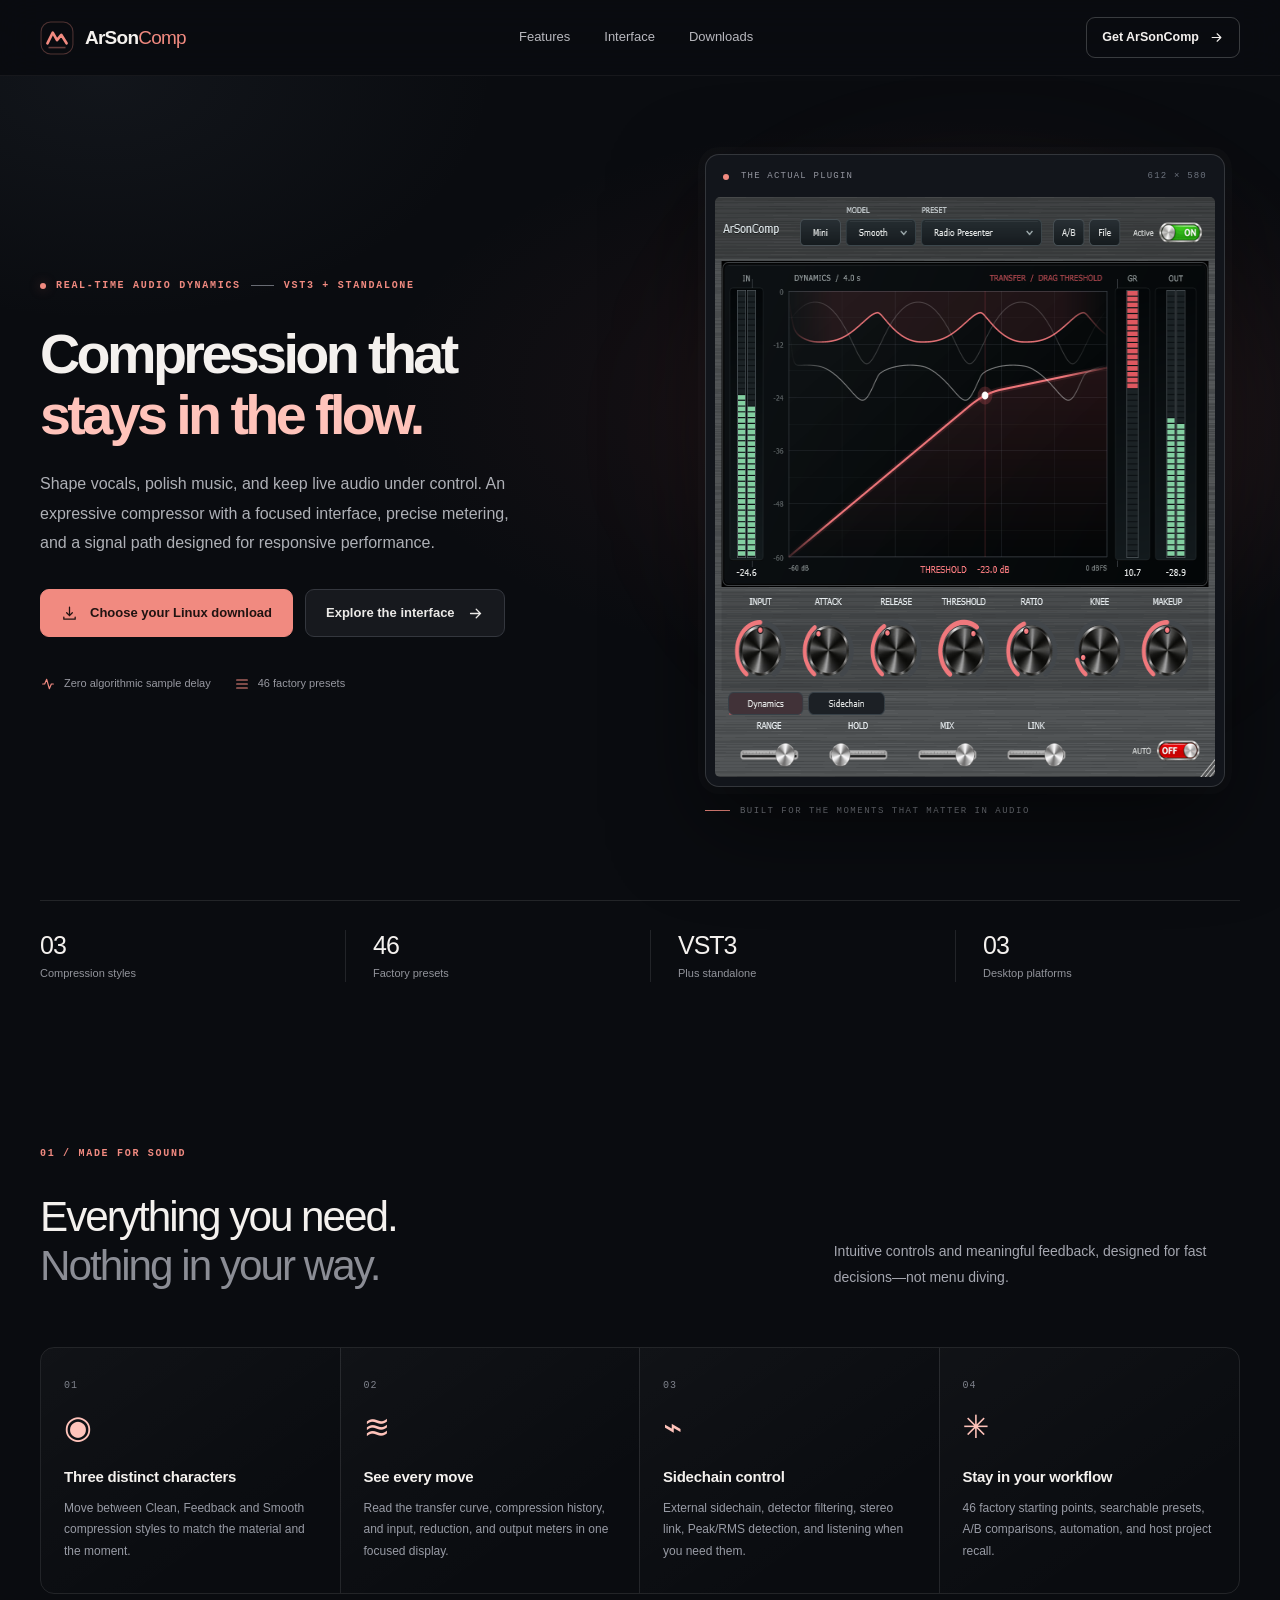
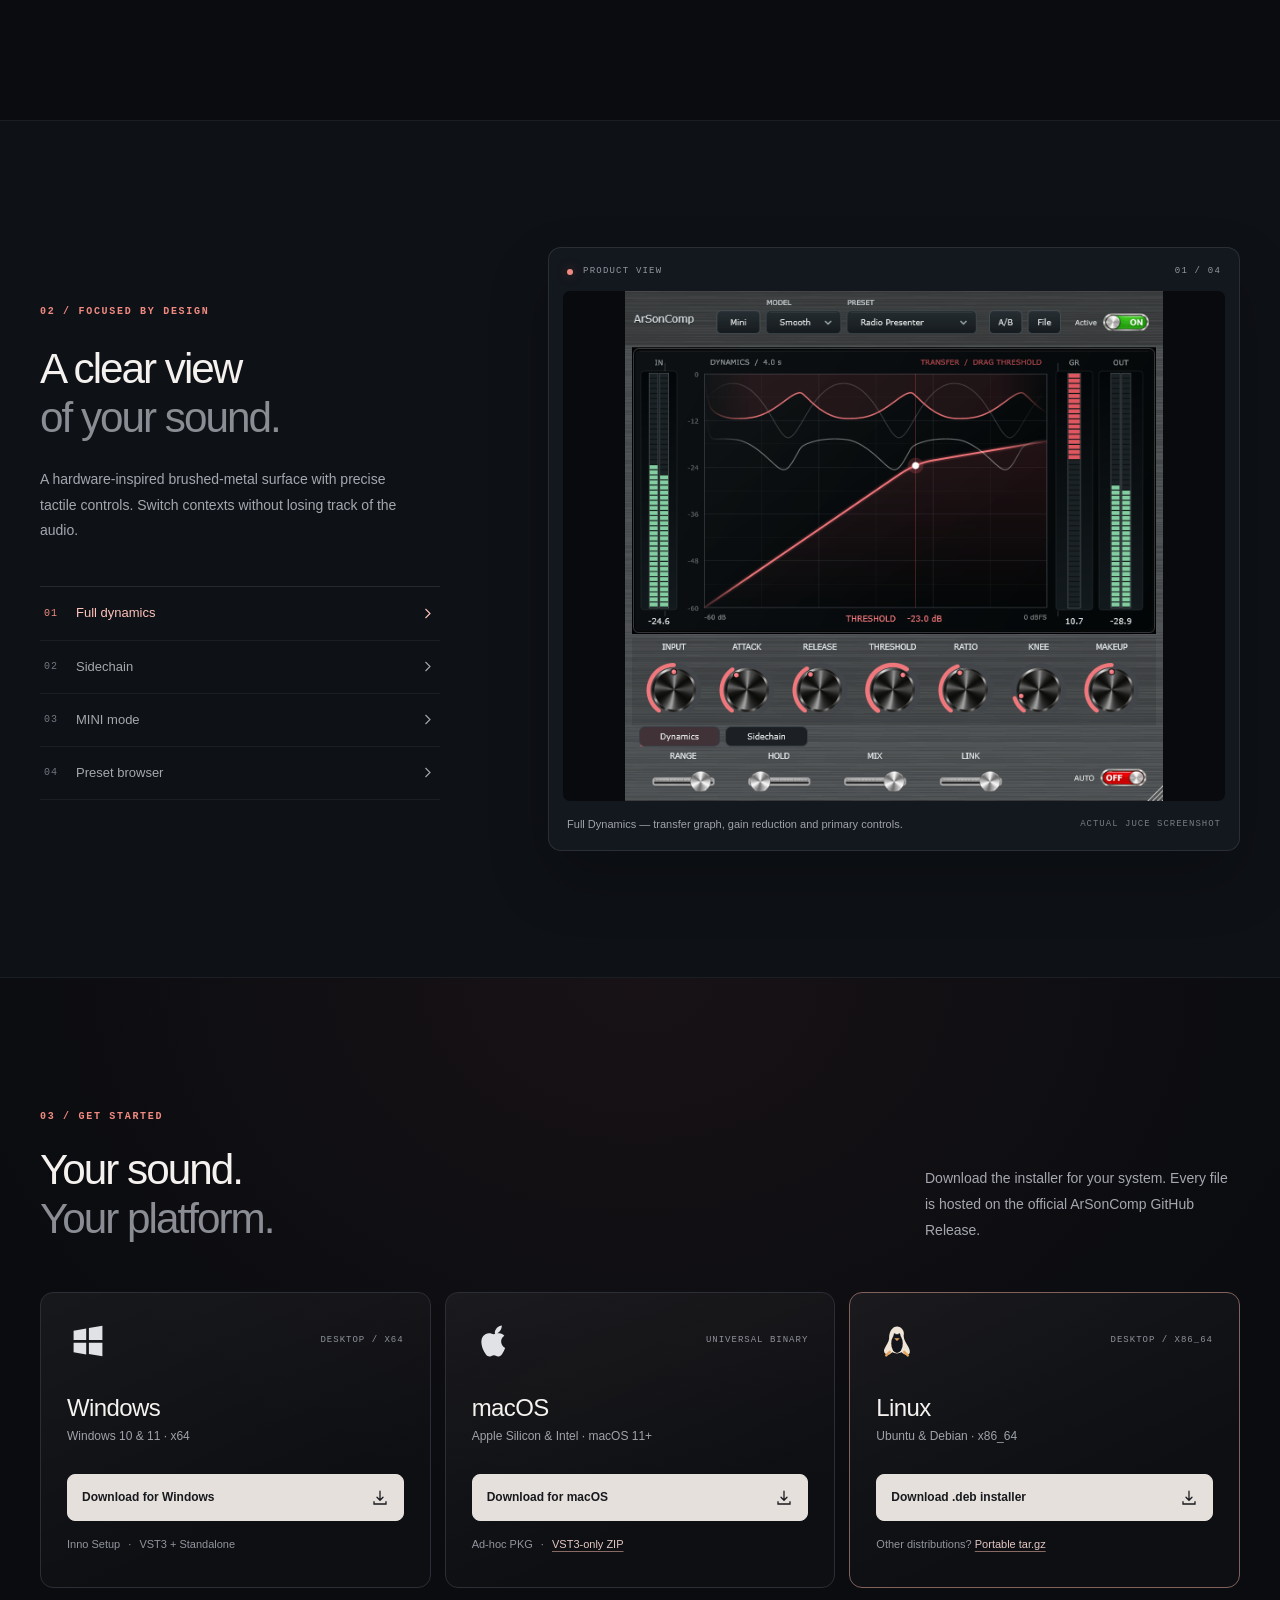
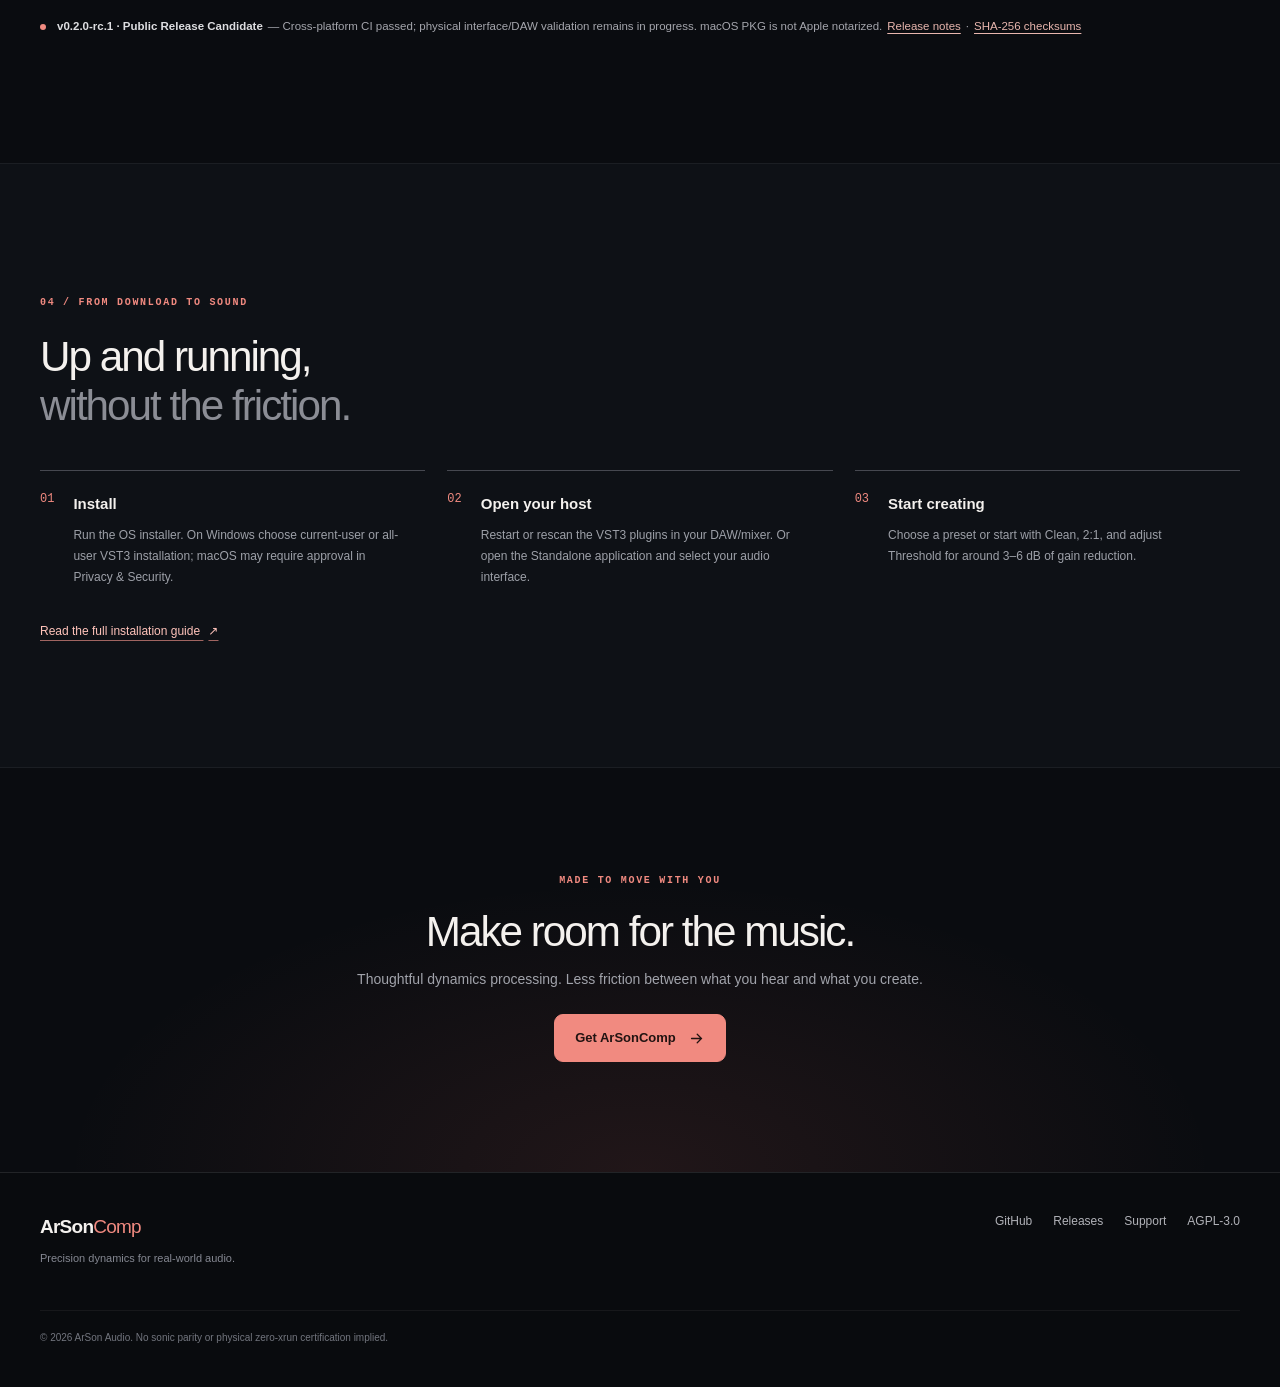
==== site/index.html @ 4fb7eaeb "feat(m9): premium ArSonComp download landing with verified Windows/macOS/Linux links and Cloudflare-" ====
<!doctype html>
<html lang="en">
<head>
  <meta charset="utf-8">
  <meta name="viewport" content="width=device-width, initial-scale=1">
  <meta name="theme-color" content="#0b0d12">
  <meta name="color-scheme" content="dark">
  <meta name="description" content="ArSonComp is a lightweight realtime compressor for vocals, music and live audio. Download VST3 and Standalone for Windows, macOS and Linux.">
  <meta property="og:type" content="website">
  <meta property="og:title" content="ArSonComp — Compression that stays in the flow">
  <meta property="og:description" content="A focused, low-latency compressor. Download for Windows, macOS and Linux.">
  <meta property="og:image" content="https://masarray.github.io/arson-comp/assets/arsoncomp-full.png">
  <meta property="og:image:alt" content="Actual ArSonComp compressor GUI with dynamics graph and precision controls">
  <meta name="twitter:card" content="summary_large_image">
  <meta name="robots" content="index,follow">
  <link rel="icon" type="image/svg+xml" href="./favicon.svg">
  <link rel="manifest" href="./manifest.webmanifest">
  <link rel="stylesheet" href="./styles.css">
  <script src="./app.js" defer></script>
  <title>ArSonComp — Professional Real-Time Compressor | Download</title>
</head>
<body>
  <a class="skip-link" href="#main">Skip to content</a>
  <header class="site-header">
    <div class="shell header-inner">
      <a class="brand" href="#top" aria-label="ArSonComp home">
        <span class="brand-mark" aria-hidden="true"><svg viewBox="0 0 32 32" fill="none"><rect x="1" y="1" width="30" height="30" rx="9" stroke="currentColor" stroke-opacity=".30"/><path d="M7 21l5-10 4 7 4-5 5 8" stroke="currentColor" stroke-width="2.5" stroke-linecap="round" stroke-linejoin="round"/><path d="M8 25h16" stroke="currentColor" stroke-opacity=".4" stroke-width="1.5"/></svg></span>
        <span class="brand-word">ArSon<span>Comp</span></span>
      </a>
      <nav class="header-nav" aria-label="Main navigation">
        <a href="#features">Features</a>
        <a href="#interface">Interface</a>
        <a href="#downloads">Downloads</a>
      </nav>
      <a class="header-cta" href="#downloads">Get ArSonComp <svg viewBox="0 0 24 24" aria-hidden="true"><path d="m5 12h14m-6-6 6 6-6 6" fill="none" stroke="currentColor" stroke-width="1.8" stroke-linecap="round" stroke-linejoin="round"/></svg></a>
    </div>
  </header>

  <main id="main">
    <section id="top" class="hero" aria-labelledby="hero-title">
      <div class="shell hero-layout">
        <div class="hero-copy">
          <div class="eyebrow"><span class="signal-dot"></span> REAL-TIME AUDIO DYNAMICS <span class="eyebrow-rule"></span> VST3 + STANDALONE</div>
          <h1 id="hero-title">Compression that <em>stays in the flow.</em></h1>
          <p class="hero-description">Shape vocals, polish music, and keep live audio under control. An expressive compressor with a focused interface, precise metering, and a signal path designed for responsive performance.</p>
          <div class="hero-actions">
            <a class="button button-primary" id="primary-download" href="#downloads">
              <svg viewBox="0 0 24 24" aria-hidden="true"><path d="M12 3v12m-4-4 4 4 4-4M4 17v3h16v-3" stroke="currentColor" fill="none" stroke-width="1.8" stroke-linecap="round" stroke-linejoin="round"/></svg>
              <span id="primary-download-label">Choose your download</span>
            </a>
            <a class="button button-quiet" href="#interface">Explore the interface <svg viewBox="0 0 24 24" aria-hidden="true"><path d="m5 12h14m-6-6 6 6-6 6" fill="none" stroke="currentColor" stroke-width="1.8" stroke-linecap="round"/></svg></a>
          </div>
          <div class="hero-notes" aria-label="Product details">
            <span><svg viewBox="0 0 24 24" aria-hidden="true"><path d="M4 12h3l3-7 4 14 3-7h3" stroke="currentColor" fill="none" stroke-width="1.8" stroke-linecap="round" stroke-linejoin="round"/></svg> Zero algorithmic sample delay</span>
            <span><svg viewBox="0 0 24 24" aria-hidden="true"><path d="M4 6h16M4 12h16M4 18h16" stroke="currentColor" stroke-width="1.8" stroke-linecap="round"/></svg> 46 factory presets</span>
          </div>
        </div>
        <div class="hero-visual">
          <div class="visual-halo" aria-hidden="true"></div>
          <div class="product-display">
            <div class="product-display-head"><span class="product-display-dot"></span> THE ACTUAL PLUGIN <span>612 × 580</span></div>
            <img src="./assets/arsoncomp-full.png" alt="ArSonComp desktop plugin with tall compressor graph, controls, and metering" width="612" height="580" fetchpriority="high" decoding="async">
          </div>
          <div class="product-caption"><span class="caption-line"></span> BUILT FOR THE MOMENTS THAT MATTER IN AUDIO</div>
        </div>
      </div>
    </section>

    <div class="shell"><div class="divider"></div></div>
    <section class="quick-spec shell" aria-label="Key specifications">
      <div><span class="spec-number">03</span><span class="spec-caption">Compression styles</span></div>
      <div><span class="spec-number">46</span><span class="spec-caption">Factory presets</span></div>
      <div><span class="spec-number">VST3</span><span class="spec-caption">Plus standalone</span></div>
      <div><span class="spec-number">03</span><span class="spec-caption">Desktop platforms</span></div>
    </section>

    <section id="features" class="section section-features">
      <div class="shell">
        <div class="section-intro">
          <span class="section-kicker">01 / MADE FOR SOUND</span>
          <h2>Everything you need.<br><span>Nothing in your way.</span></h2>
          <p>Intuitive controls and meaningful feedback, designed for fast decisions—not menu diving.</p>
        </div>
        <div class="features-grid">
          <article class="feature"><span class="feature-index">01</span><div class="feature-symbol">◉</div><h3>Three distinct characters</h3><p>Move between Clean, Feedback and Smooth compression styles to match the material and the moment.</p></article>
          <article class="feature"><span class="feature-index">02</span><div class="feature-symbol">≋</div><h3>See every move</h3><p>Read the transfer curve, compression history, and input, reduction, and output meters in one focused display.</p></article>
          <article class="feature"><span class="feature-index">03</span><div class="feature-symbol">⌁</div><h3>Sidechain control</h3><p>External sidechain, detector filtering, stereo link, Peak/RMS detection, and listening when you need them.</p></article>
          <article class="feature"><span class="feature-index">04</span><div class="feature-symbol">✳</div><h3>Stay in your workflow</h3><p>46 factory starting points, searchable presets, A/B comparisons, automation, and host project recall.</p></article>
        </div>
      </div>
    </section>

    <section id="interface" class="section section-interface">
      <div class="shell interface-layout">
        <div class="interface-aside">
          <span class="section-kicker">02 / FOCUSED BY DESIGN</span>
          <h2>A clear view<br><span>of your sound.</span></h2>
          <p>A hardware-inspired brushed-metal surface with precise tactile controls. Switch contexts without losing track of the audio.</p>
          <div class="gallery-tabs" role="tablist" aria-label="ArSonComp interface views">
            <button type="button" role="tab" id="tab-full" aria-controls="gallery-panel" aria-selected="true" tabindex="0" data-view="full"><span>01</span> Full dynamics <svg viewBox="0 0 20 20" aria-hidden="true"><path d="m6 4 6 6-6 6" stroke="currentColor" stroke-width="1.5" fill="none"/></svg></button>
            <button type="button" role="tab" id="tab-sidechain" aria-controls="gallery-panel" aria-selected="false" tabindex="-1" data-view="sidechain"><span>02</span> Sidechain <svg viewBox="0 0 20 20" aria-hidden="true"><path d="m6 4 6 6-6 6" stroke="currentColor" stroke-width="1.5" fill="none"/></svg></button>
            <button type="button" role="tab" id="tab-mini" aria-controls="gallery-panel" aria-selected="false" tabindex="-1" data-view="mini"><span>03</span> MINI mode <svg viewBox="0 0 20 20" aria-hidden="true"><path d="m6 4 6 6-6 6" stroke="currentColor" stroke-width="1.5" fill="none"/></svg></button>
            <button type="button" role="tab" id="tab-presets" aria-controls="gallery-panel" aria-selected="false" tabindex="-1" data-view="presets"><span>04</span> Preset browser <svg viewBox="0 0 20 20" aria-hidden="true"><path d="m6 4 6 6-6 6" stroke="currentColor" stroke-width="1.5" fill="none"/></svg></button>
          </div>
        </div>
        <div id="gallery-panel" class="gallery-preview" role="tabpanel" tabindex="0" aria-labelledby="tab-full">
          <div class="gallery-bar"><span><span class="signal-dot"></span> PRODUCT VIEW</span><span id="gallery-counter">01 / 04</span></div>
          <div class="gallery-frame"><img id="gallery-image" src="./assets/arsoncomp-full.png" alt="Full ArSonComp dynamics interface" width="612" height="580" loading="lazy" decoding="async"></div>
          <div class="gallery-foot"><span id="gallery-caption">Full Dynamics — transfer graph, gain reduction and primary controls.</span><span>ACTUAL JUCE SCREENSHOT</span></div>
        </div>
      </div>
    </section>

    <section id="downloads" class="section section-download">
      <div class="shell">
        <div class="download-intro">
          <div><span class="section-kicker">03 / GET STARTED</span><h2>Your sound.<br><span>Your platform.</span></h2></div>
          <p>Download the installer for your system. Every file is hosted on the official ArSonComp GitHub Release.</p>
        </div>
        <div class="downloads-grid">
          <article class="os-card" id="download-windows">
            <div class="os-head"><span class="os-icon os-windows"><svg viewBox="0 0 40 40" aria-hidden="true"><path d="M4 8.5 18 6v13H4V8.5Zm17-2.9L36 3v16H21V5.6ZM4 22h14v13L4 32.5V22Zm17 0h15v15l-15-2.6V22Z" fill="currentColor"/></svg></span><span class="os-label">DESKTOP / X64</span></div>
            <h3>Windows</h3><p>Windows 10 &amp; 11 · x64</p>
            <a class="os-download" href="https://github.com/masarray/arson-comp/releases/download/v0.2.0-rc.1/ArSonComp-0.2.0-Windows-x64-Setup.exe" data-download="windows"><span>Download for Windows</span><svg viewBox="0 0 24 24" aria-hidden="true"><path d="M12 3v12m-4-4 4 4 4-4M4 17v3h16v-3" stroke="currentColor" fill="none" stroke-width="1.7" stroke-linecap="round"/></svg></a>
            <div class="os-meta">Inno Setup <span>·</span> VST3 + Standalone</div>
          </article>
          <article class="os-card" id="download-macos">
            <div class="os-head"><span class="os-icon os-apple"><svg viewBox="0 0 40 40" aria-hidden="true"><path d="M27.5 9.2c-1.4 1.7-3.5 2.8-5.5 2.6-.2-2.3.8-4.7 2.2-6.2 1.6-1.8 3.7-2.7 5.6-2.8.1 2.4-.7 4.6-2.3 6.4ZM32.8 29.4c-1 2.4-1.6 3.5-3 5.5-1.9 2.4-4.5 2.7-6.1 1.8-1.8-1-3.4-1-5.4 0-1.9 1.1-4.4.8-6.1-1.6-5.2-7.2-6.8-16.1-3.1-20.6 1.6-2 4-3.1 6.4-3.2 2-.1 3.8.7 5.3 1.3 1.5-.6 3.8-1.4 6.2-1.2 2.3.2 4.3 1.2 5.6 2.7-5 3.1-4.7 10.4.9 13.6Z" fill="currentColor"/></svg></span><span class="os-label">UNIVERSAL BINARY</span></div>
            <h3>macOS</h3><p>Apple Silicon &amp; Intel · macOS 11+</p>
            <a class="os-download" href="https://github.com/masarray/arson-comp/releases/download/v0.2.0-rc.1/ArSonComp-0.2.0-macOS-Universal-AdHoc.pkg" data-download="macos"><span>Download for macOS</span><svg viewBox="0 0 24 24" aria-hidden="true"><path d="M12 3v12m-4-4 4 4 4-4M4 17v3h16v-3" stroke="currentColor" fill="none" stroke-width="1.7" stroke-linecap="round"/></svg></a>
            <div class="os-meta">Ad-hoc PKG <span>·</span> <a href="https://github.com/masarray/arson-comp/releases/download/v0.2.0-rc.1/ArSonComp-0.2.0-macOS-VST3-Universal.zip">VST3-only ZIP</a></div>
          </article>
          <article class="os-card" id="download-linux">
            <div class="os-head"><span class="os-icon os-linux"><svg viewBox="0 0 40 40" aria-hidden="true"><path d="M20 4c-5 0-8.8 5.3-8.8 13.3 0 3.2-3 7.1-5.2 11.6-1.1 2.2-.2 5.1 2.5 6.1 2.8 1 4.6-.9 6.2-2.4 3.1 1.7 7.2 1.7 10.5 0 2.1 2 4.5 3.3 7.3 2.2 2.6-1 2-4.2.7-7.1-2.5-5-5.8-8.9-5.8-13.8C28.8 9.3 25 4 20 4Z" fill="currentColor"/><ellipse cx="20" cy="22.8" rx="6.4" ry="10.6" fill="#11151b"/><ellipse cx="17.5" cy="13.5" rx="1.3" ry="2" fill="#11151b"/><ellipse cx="22.5" cy="13.5" rx="1.3" ry="2" fill="#11151b"/><path d="M16.9 17h6.2L20 20l-3.1-3Z" fill="#e8a45a"/><path d="m12 32-4 4m20-4 4 4" stroke="#e8a45a" stroke-width="2.6" stroke-linecap="round"/></svg></span><span class="os-label">DESKTOP / X86_64</span></div>
            <h3>Linux</h3><p>Ubuntu &amp; Debian · x86_64</p>
            <a class="os-download" href="https://github.com/masarray/arson-comp/releases/download/v0.2.0-rc.1/ArSonComp-0.2.0-Ubuntu-Debian-amd64.deb" data-download="linux"><span>Download .deb installer</span><svg viewBox="0 0 24 24" aria-hidden="true"><path d="M12 3v12m-4-4 4 4 4-4M4 17v3h16v-3" stroke="currentColor" fill="none" stroke-width="1.7" stroke-linecap="round"/></svg></a>
            <div class="os-meta">Other distributions? <a href="https://github.com/masarray/arson-comp/releases/download/v0.2.0-rc.1/ArSonComp-0.2.0-Linux-x86_64-Portable.tar.gz">Portable tar.gz</a></div>
          </article>
        </div>
        <p class="release-note"><span class="release-indicator"></span> <strong>v0.2.0-rc.1 · Public Release Candidate</strong> — Cross-platform CI passed; physical interface/DAW validation remains in progress. macOS PKG is not Apple notarized. <a href="https://github.com/masarray/arson-comp/releases/tag/v0.2.0-rc.1">Release notes</a> <span aria-hidden="true">·</span> <a href="https://github.com/masarray/arson-comp/releases/download/v0.2.0-rc.1/SHA256SUMS.txt">SHA-256 checksums</a></p>
      </div>
    </section>

    <section id="getting-started" class="section section-getting-started">
      <div class="shell">
        <span class="section-kicker">04 / FROM DOWNLOAD TO SOUND</span>
        <h2>Up and running,<br><span>without the friction.</span></h2>
        <div class="steps">
          <div class="step"><span class="step-n">01</span><div><h3>Install</h3><p>Run the OS installer. On Windows choose current-user or all-user VST3 installation; macOS may require approval in Privacy &amp; Security.</p></div></div>
          <div class="step"><span class="step-n">02</span><div><h3>Open your host</h3><p>Restart or rescan the VST3 plugins in your DAW/mixer. Or open the Standalone application and select your audio interface.</p></div></div>
          <div class="step"><span class="step-n">03</span><div><h3>Start creating</h3><p>Choose a preset or start with Clean, 2:1, and adjust Threshold for around 3–6 dB of gain reduction.</p></div></div>
        </div>
        <a class="text-link" href="https://github.com/masarray/arson-comp/blob/main/docs/INSTALL-PUBLIC.md">Read the full installation guide <span aria-hidden="true">↗</span></a>
      </div>
    </section>

    <section class="closing-section">
      <div class="shell closing-inner">
        <span class="section-kicker">MADE TO MOVE WITH YOU</span>
        <h2>Make room for the music.</h2>
        <p>Thoughtful dynamics processing. Less friction between what you hear and what you create.</p>
        <a class="button button-primary" href="#downloads">Get ArSonComp <svg viewBox="0 0 24 24" aria-hidden="true"><path d="m5 12h14m-6-6 6 6-6 6" stroke="currentColor" fill="none" stroke-width="1.8" stroke-linecap="round"/></svg></a>
      </div>
    </section>
  </main>
  <footer class="site-footer">
    <div class="shell footer-inner">
      <div><a class="brand footer-brand" href="#top"><span class="brand-word">ArSon<span>Comp</span></span></a><p>Precision dynamics for real-world audio.</p></div>
      <div class="footer-links"><a href="https://github.com/masarray/arson-comp">GitHub</a><a href="https://github.com/masarray/arson-comp/releases">Releases</a><a href="https://github.com/masarray/arson-comp/issues">Support</a><a href="https://github.com/masarray/arson-comp/blob/main/LICENSE">AGPL-3.0</a></div>
      <div class="footer-legal">© 2026 ArSon Audio. No sonic parity or physical zero-xrun certification implied.</div>
    </div>
  </footer>
</body>
</html>
---- site/styles.css ----
/* ArSonComp product landing: compact editorial art direction, zero dependencies. */
:root{color-scheme:dark;--bg:#0a0c10;--panel:#101318;--panel-hi:#161a21;--text:#f4f1ee;--muted:#a0a1a8;--low:#777b84;--accent:#f18a80;--accent-hi:#ffc3ba;--line:rgba(255,255,255,.10);--line-soft:rgba(255,255,255,.055);--radius:16px;--shell:1200px;font-family:Inter,"Segoe UI",Arial,system-ui,sans-serif;-webkit-font-smoothing:antialiased;text-rendering:optimizeLegibility}
*,*::before,*::after{box-sizing:border-box}html{scroll-behavior:smooth;scroll-padding-top:82px}body{margin:0;background:var(--bg);color:var(--text);font-size:14px;line-height:1.55;overflow-x:hidden}button,a{font:inherit}a{color:inherit;text-decoration:none}button{cursor:pointer}a:focus-visible,button:focus-visible{outline:2px solid var(--accent-hi);outline-offset:4px}img{max-width:100%;display:block}svg{display:block}::selection{background:#c96962;color:#fff}.shell{width:min(var(--shell),calc(100% - 72px));margin-inline:auto}.skip-link{position:absolute;z-index:100;top:-100px;left:12px;background:#fff;color:#111;padding:10px 18px}.skip-link:focus{top:12px}.site-header{height:76px;position:sticky;top:0;z-index:50;background:rgba(10,12,16,.88);border-bottom:1px solid var(--line-soft);backdrop-filter:blur(20px)}.header-inner{height:100%;display:flex;align-items:center;justify-content:space-between;gap:24px}.brand{display:inline-flex;align-items:center;gap:11px;min-width:max-content}.brand-mark{color:var(--accent);width:34px;height:34px}.brand-mark svg{width:100%;height:100%}.brand-word{font-size:19px;letter-spacing:-.75px;font-weight:650}.brand-word span{color:var(--accent);font-weight:500}.header-nav{display:flex;align-items:center;gap:34px;color:#b8b8be;font-size:13px}.header-nav a,.footer-links a{transition:color .18s}.header-nav a:hover,.footer-links a:hover{color:white}.header-cta{display:inline-flex;gap:10px;align-items:center;border:1px solid rgba(255,255,255,.20);padding:10px 15px;border-radius:9px;color:#f3f0ee;font-size:12.5px;font-weight:600;transition:background .2s,border-color .2s}.header-cta:hover{background:#242830;border-color:rgba(255,255,255,.36)}.header-cta svg{width:15px;height:15px}
.hero{position:relative;isolation:isolate;background:radial-gradient(ellipse 50% 40% at 72% 39%,rgba(156,68,69,.125),transparent 85%),radial-gradient(ellipse 36% 35% at 8% 0%,rgba(90,105,125,.10),transparent 85%)}.hero-layout{min-height:650px;display:grid;grid-template-columns:minmax(0,1.04fr) minmax(0,.96fr);gap:4.5%;align-items:center;padding-top:78px;padding-bottom:84px}.hero-copy{position:relative;z-index:2}.eyebrow,.section-kicker{font-family:Consolas,"SFMono-Regular",monospace;color:var(--accent);font-size:10px;letter-spacing:1.7px;font-weight:600}.eyebrow{display:flex;align-items:center;gap:10px;flex-wrap:wrap}.signal-dot{width:6px;height:6px;border-radius:50%;background:var(--accent);box-shadow:0 0 12px rgba(238,121,109,.35);display:inline-block;flex:none}.eyebrow-rule{height:1px;width:23px;background:#686b73}.hero h1{font-size:clamp(43px,4.35vw,68px);font-weight:560;letter-spacing:-3.6px;line-height:1.095;margin:31px 0 23px;max-width:660px}.hero h1 em{display:block;font-style:normal;color:var(--accent-hi)}.hero-description{font-size:16px;line-height:1.85;color:#aeb0b6;max-width:485px;margin:0}.hero-actions{display:flex;gap:12px;flex-wrap:wrap;align-items:center;margin-top:31px}.button{min-height:48px;padding:0 20px;border-radius:9px;display:inline-flex;align-items:center;justify-content:center;gap:12px;font-size:13px;font-weight:650;transition:transform .2s,background .2s,border-color .2s}.button svg{width:17px;height:17px}.button:hover{transform:translateY(-2px)}.button-primary{background:var(--accent);color:#211311;border:1px solid var(--accent)}.button-primary:hover{background:#ffc0b3}.button-quiet{border:1px solid #34373e;background:#17191e;color:#ebe9e7}.button-quiet:hover{border-color:#676b75;background:#24262c}.hero-notes{display:flex;align-items:center;gap:23px;flex-wrap:wrap;margin-top:38px;color:#9798a0;font-size:11px}.hero-notes span{display:flex;gap:8px;align-items:center}.hero-notes svg{width:16px;height:16px;color:var(--accent)}.hero-visual{position:relative;display:flex;flex-direction:column;align-items:center}.visual-halo{position:absolute;width:93%;height:65%;top:10%;left:8%;border-radius:50%;background:rgba(236,125,115,.10);filter:blur(82px);pointer-events:none}.product-display{position:relative;width:min(100%,520px);border:1px solid rgba(255,255,255,.14);border-radius:14px;background:#12151b;box-shadow:0 35px 90px rgba(0,0,0,.50),0 0 0 7px rgba(255,255,255,.015);padding:9px;overflow:hidden}.product-display-head,.gallery-bar{display:flex;justify-content:space-between;align-items:center;gap:12px;color:#9496a0;letter-spacing:1.2px;font-size:9px;font-family:Consolas,monospace;padding:6px 8px 13px}.product-display-head{justify-content:flex-start}.product-display-head span:last-child{margin-left:auto;color:#6c727d}.product-display-dot{width:6px;height:6px;background:var(--accent);border-radius:50%}.product-display img{width:100%;border-radius:5px}.product-caption{width:min(100%,520px);margin-top:19px;display:flex;align-items:center;gap:10px;color:#7d8088;font:9px Consolas,monospace;letter-spacing:1.5px}.caption-line{width:25px;height:1px;background:var(--accent)}.divider{border-top:1px solid var(--line)}.quick-spec{display:grid;grid-template-columns:repeat(4,minmax(0,1fr));padding-top:29px;padding-bottom:30px;gap:20px}.quick-spec>div{display:flex;flex-direction:column;gap:5px;padding-left:27px;border-left:1px solid var(--line)}.quick-spec>div:first-child{padding-left:0;border-left:0}.spec-number{font-size:25px;font-weight:510;letter-spacing:-1px;line-height:1.2}.spec-caption{font-size:11px;color:#92949b}
.section{padding:126px 0}.section-intro{display:grid;grid-template-columns:1fr .55fr;gap:55px;align-items:end}.section-intro .section-kicker{grid-column:1/-1;margin-bottom:-24px}.section h2,.closing-section h2{font-size:clamp(32px,3.3vw,49px);font-weight:510;letter-spacing:-2px;line-height:1.16;margin:0}.section h2 span{color:#8b8d95}.section-intro p,.interface-aside>p,.download-intro>p{font-size:14px;line-height:1.85;color:#a5a7b0;margin:0;max-width:390px}.features-grid{margin-top:56px;display:grid;grid-template-columns:repeat(4,minmax(0,1fr));border:1px solid var(--line);border-radius:14px;overflow:hidden}.feature{position:relative;padding:30px 23px 31px;border-right:1px solid var(--line);background:linear-gradient(145deg,rgba(255,255,255,.027),transparent 73%)}.feature:last-child{border-right:0}.feature-index{display:block;font-size:10px;color:#7e818b;font-family:Consolas,monospace;letter-spacing:1px}.feature-symbol{display:flex;align-items:center;height:68px;font-size:32px;font-weight:300;color:var(--accent-hi)}.feature h3{font-size:15px;letter-spacing:-.25px;font-weight:580;margin:4px 0 9px}.feature p{font-size:12px;line-height:1.8;margin:0;color:#989ba5}
.section-interface{background:#0e1116;border-top:1px solid var(--line-soft);border-bottom:1px solid var(--line-soft)}.interface-layout{display:grid;grid-template-columns:minmax(270px,.76fr) minmax(0,1.24fr);gap:7%;align-items:center}.interface-aside h2{margin:24px 0}.interface-aside>p{max-width:370px}.gallery-tabs{border-top:1px solid var(--line);margin-top:42px;max-width:400px}.gallery-tabs button{width:100%;display:flex;gap:18px;align-items:center;text-align:left;padding:16px 4px;border:0;border-bottom:1px solid var(--line-soft);background:transparent;color:#a6a8af;font-size:13px;transition:color .2s,background .2s}.gallery-tabs button>span{font-size:10px;font-family:Consolas,monospace;color:#707681;letter-spacing:1px}.gallery-tabs button svg{width:15px;height:15px;margin-left:auto}.gallery-tabs button[aria-selected="true"]{color:var(--accent-hi)}.gallery-tabs button[aria-selected="true"]>span{color:var(--accent)}.gallery-tabs button:hover{color:#fff}.gallery-preview{border:1px solid var(--line);background:#13171e;border-radius:13px;padding:14px;min-width:0;box-shadow:0 28px 60px rgba(0,0,0,.22)}.gallery-bar{padding:3px 4px 12px}.gallery-bar>span:first-child{display:flex;align-items:center;gap:10px}.gallery-frame{min-height:280px;display:flex;align-items:center;justify-content:center;border-radius:7px;overflow:hidden;background:#090a0e}.gallery-frame img{width:auto;max-width:100%;max-height:510px;object-fit:contain}.gallery-foot{display:flex;justify-content:space-between;align-items:center;gap:20px;padding:15px 4px 3px;font-size:11px;color:#a0a2a9}.gallery-foot span:last-child{color:#777b84;font-size:9px;letter-spacing:1px;font-family:Consolas,monospace;white-space:nowrap}
.section-download{background:radial-gradient(ellipse 65% 80% at 50% 0%,rgba(216,103,98,.065),transparent 86%)}.download-intro{display:flex;justify-content:space-between;align-items:end;gap:30px}.download-intro h2{margin-top:20px}.download-intro>p{max-width:315px}.downloads-grid{display:grid;grid-template-columns:repeat(3,minmax(0,1fr));gap:14px;margin-top:48px}.os-card{position:relative;padding:27px 26px 23px;border:1px solid #2b2e36;border-radius:13px;background:linear-gradient(155deg,rgba(255,255,255,.05),rgba(255,255,255,.013) 70%);transition:border-color .2s,transform .2s}.os-card:hover,.os-card.recommended{border-color:#82605c}.os-card:hover{transform:translateY(-3px)}.os-head{display:flex;align-items:center;justify-content:space-between;gap:14px}.os-icon{width:42px;height:42px;display:flex;align-items:center;justify-content:center;color:#e0e2e6}.os-icon svg{width:36px;height:36px}.os-linux{color:#eee5d6}.os-label{font-family:Consolas,monospace;font-size:9px;letter-spacing:1px;color:#8e929b}.os-card h3{margin:27px 0 1px;font-size:24px;font-weight:540;letter-spacing:-.6px}.os-card>p{margin:0 0 26px;color:#9fa2aa;font-size:12px;min-height:21px}.os-download{display:flex;align-items:center;justify-content:space-between;gap:14px;width:100%;background:#e6e0dc;color:#17191e;font-size:12px;font-weight:650;border:1px solid #e6e0dc;border-radius:8px;padding:13px 14px;transition:background .18s,border-color .18s}.os-download:hover{background:#ffb6ac;border-color:#ffb6ac}.os-download svg{width:18px;height:18px;flex:none}.os-meta{min-height:28px;margin-top:15px;font-size:11px;color:#92959e}.os-meta span{margin:0 5px}.os-meta a{color:#e5c8c4;text-decoration:underline;text-decoration-color:#886964;text-underline-offset:3px}.os-meta a:hover{color:#fff}.release-note{margin:28px 0 0;display:flex;gap:7px 5px;align-items:baseline;flex-wrap:wrap;color:#a5a6ad;font-size:11.5px;line-height:1.8}.release-note strong{font-weight:600;color:#dedee1}.release-indicator{background:var(--accent);width:6px;height:6px;display:inline-block;border-radius:50%;margin-right:6px}.release-note a{color:#e8b6ae;text-decoration:underline;text-underline-offset:3px}
.section-getting-started{background:#0e1116;border-block:1px solid var(--line-soft)}.section-getting-started h2{margin:22px 0 39px}.steps{display:grid;grid-template-columns:repeat(3,minmax(0,1fr));gap:22px;margin-bottom:32px}.step{padding-top:21px;border-top:1px solid #464850;display:flex;gap:19px}.step-n{color:var(--accent);font:12px Consolas,monospace}.step h3{font-size:15px;font-weight:600;margin:0 0 9px}.step p{margin:0;color:#9da0a8;font-size:12px;line-height:1.75;max-width:325px}.text-link{font-size:12px;color:var(--accent-hi);text-decoration:underline;text-decoration-color:#a06561;text-underline-offset:5px}.text-link span{margin-left:5px}.closing-section{padding:105px 0 110px;text-align:center;background:radial-gradient(ellipse 50% 80% at 50% 100%,rgba(235,111,101,.1),transparent 90%)}.closing-inner{display:flex;align-items:center;flex-direction:column}.closing-inner h2{margin:19px 0 12px}.closing-inner p{margin:0 0 24px;color:#a1a3ab;font-size:14px}.site-footer{border-top:1px solid var(--line);background:#090b0e}.footer-inner{padding-top:39px;padding-bottom:42px;display:grid;grid-template-columns:1fr 1fr;gap:23px;align-items:start}.footer-inner p{font-size:11px;color:#858892;margin:8px 0}.footer-links{display:flex;gap:21px;justify-content:flex-end;color:#b1b2b8;font-size:12px;flex-wrap:wrap}.footer-legal{grid-column:1/-1;border-top:1px solid var(--line-soft);padding-top:19px;margin-top:12px;color:#72757e;font-size:10px}
@media(min-width:1350px){.hero-layout{min-height:730px}}@media(max-width:1000px){.shell{width:min(var(--shell),calc(100% - 48px))}.hero-layout{gap:20px}.hero h1{font-size:clamp(39px,4.7vw,58px);letter-spacing:-2.6px}.hero-description{font-size:14px}.hero-notes{gap:13px}.features-grid{grid-template-columns:repeat(2,1fr)}.feature:nth-child(2){border-right:0}.feature:nth-child(-n+2){border-bottom:1px solid var(--line)}.interface-layout{gap:4%}.os-card{padding:23px 18px}.gallery-foot span:last-child{display:none}}
@media(max-width:760px){html{scroll-padding-top:72px}.site-header{height:68px}.header-nav{display:none}.hero-layout{min-height:0;grid-template-columns:1fr;padding-top:70px;padding-bottom:72px;gap:46px}.hero-copy{text-align:left}.hero h1{font-size:clamp(39px,8vw,59px);max-width:580px}.hero h1 em{display:inline}.hero-visual{max-width:560px;margin:auto}.product-display{width:100%}.quick-spec{grid-template-columns:repeat(2,1fr);gap:25px 12px}.quick-spec>div:nth-child(3){border-left:0;padding-left:0}.section{padding:84px 0}.section-intro{display:block}.section-intro .section-kicker{display:block;margin-bottom:19px}.section-intro p{margin-top:21px}.interface-layout{grid-template-columns:1fr;gap:42px}.gallery-tabs{max-width:none;margin-top:27px}.gallery-tabs{display:grid;grid-template-columns:repeat(2,1fr);gap:0 16px}.gallery-tabs button{padding:12px 2px}.download-intro{display:block}.download-intro>p{margin-top:22px}.downloads-grid{grid-template-columns:1fr;gap:13px;margin-top:33px}.os-card{padding:22px}.os-card h3{margin-top:14px}.os-card>p{margin-bottom:18px}.steps{grid-template-columns:1fr;gap:22px}.closing-section{padding:80px 0}.footer-inner{grid-template-columns:1fr}.footer-links{justify-content:flex-start}}
@media(max-width:480px){.shell{width:calc(100% - 34px)}.brand-word{font-size:17px}.header-cta{font-size:11px;padding:9px 10px}.hero-layout{padding-top:52px}.hero h1{font-size:41px;letter-spacing:-2.15px}.eyebrow{font-size:9px;letter-spacing:1px}.hero-description{font-size:14px}.hero-actions{align-items:stretch;gap:10px}.hero-actions .button{flex:1 1 100%}.hero-notes{display:grid;gap:12px}.quick-spec{padding:25px 0}.spec-number{font-size:22px}.features-grid{grid-template-columns:1fr}.feature{border-right:0!important;border-bottom:1px solid var(--line)}.feature:last-child{border-bottom:0}.gallery-tabs button{font-size:12px;gap:8px}.gallery-frame{min-height:180px}.gallery-preview{padding:9px}.section h2,.closing-section h2{font-size:34px}.footer-links{gap:18px}}
@media(prefers-reduced-motion:reduce){html{scroll-behavior:auto}*,*::before,*::after{transition-duration:.01ms!important;animation-duration:.01ms!important}}
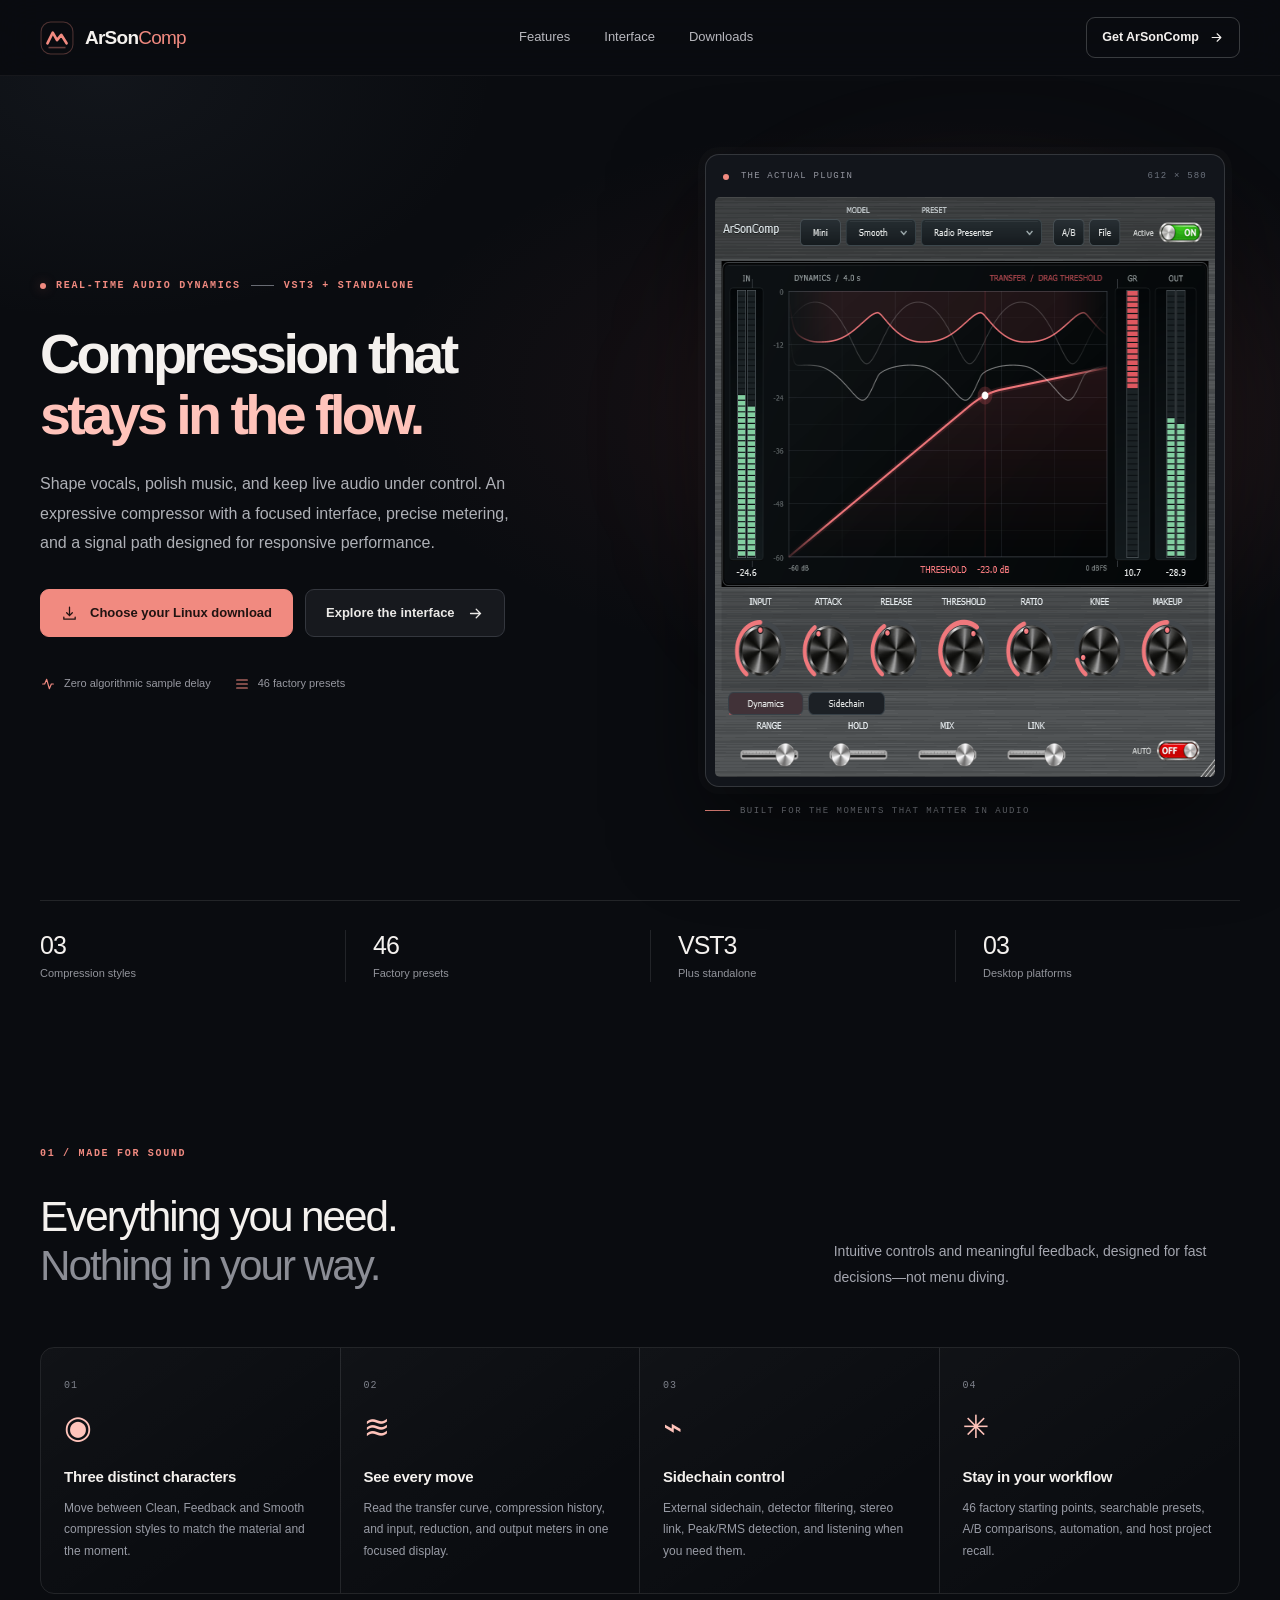
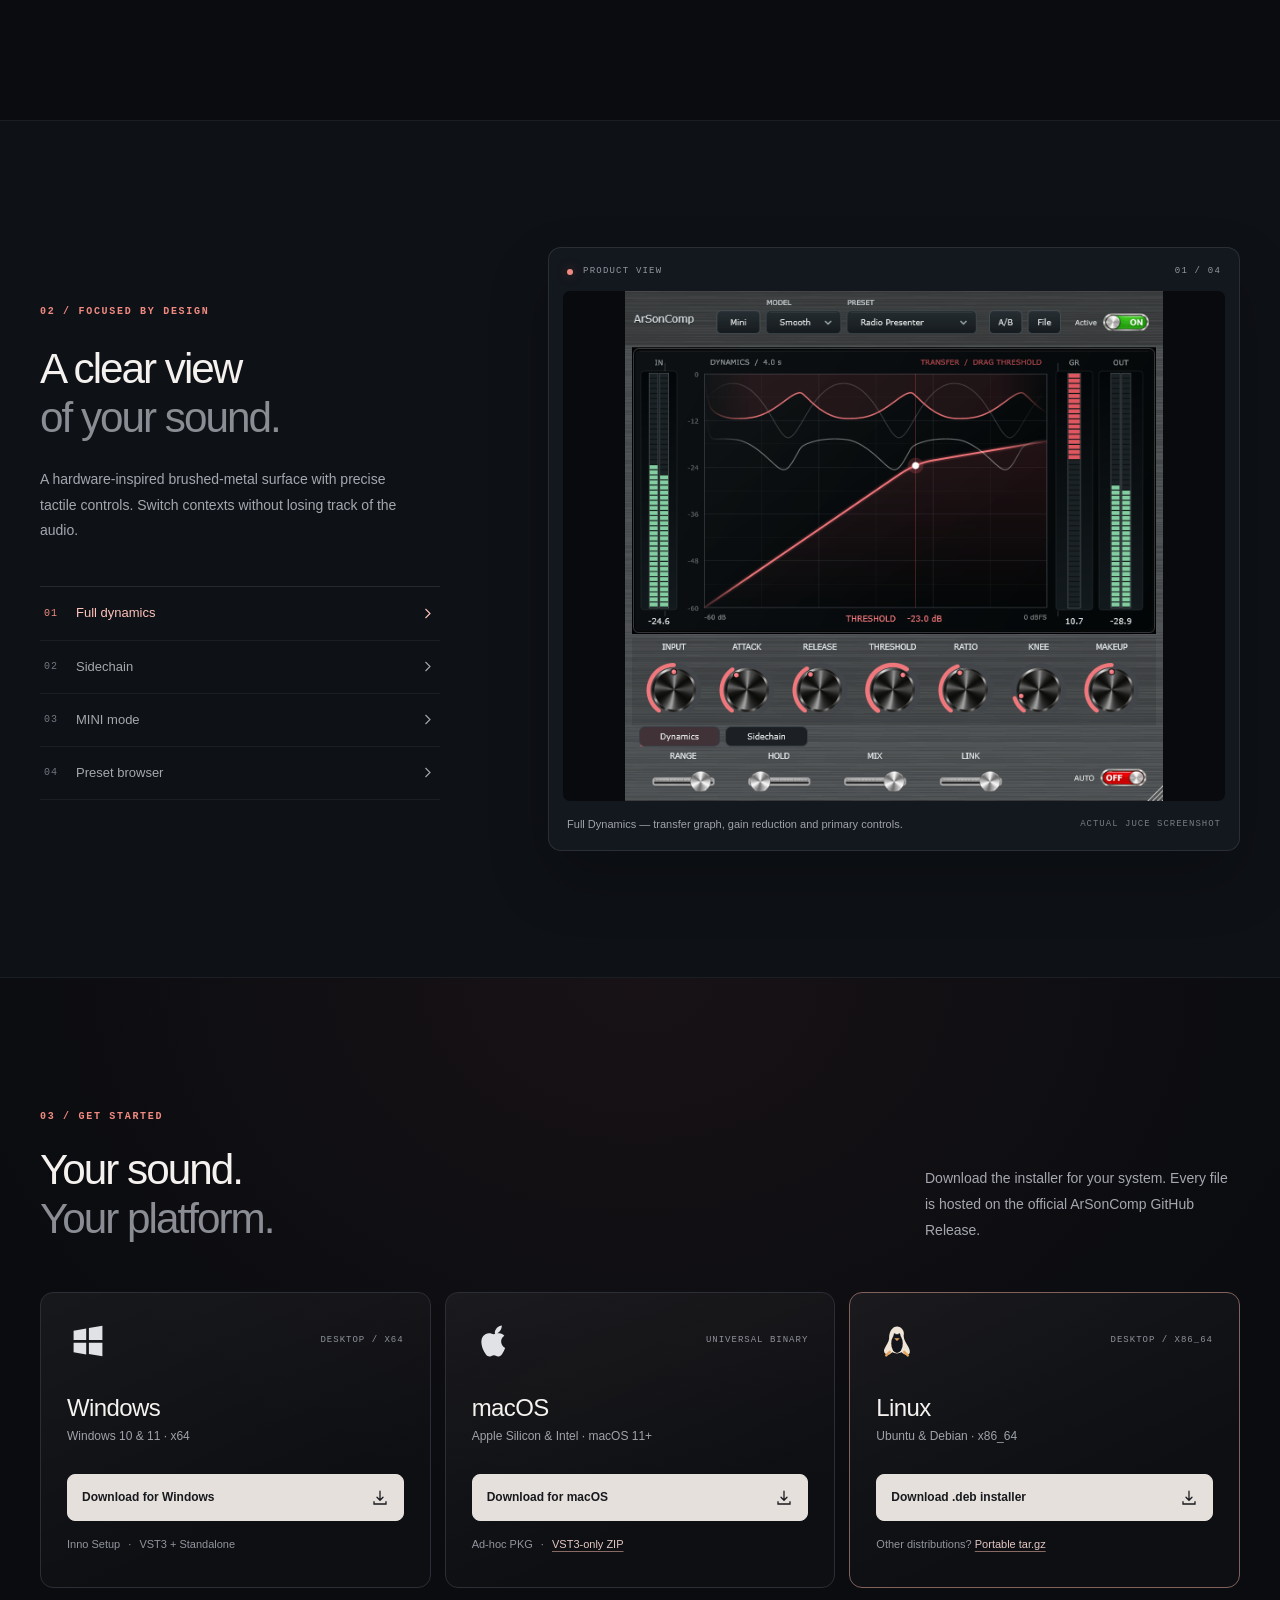
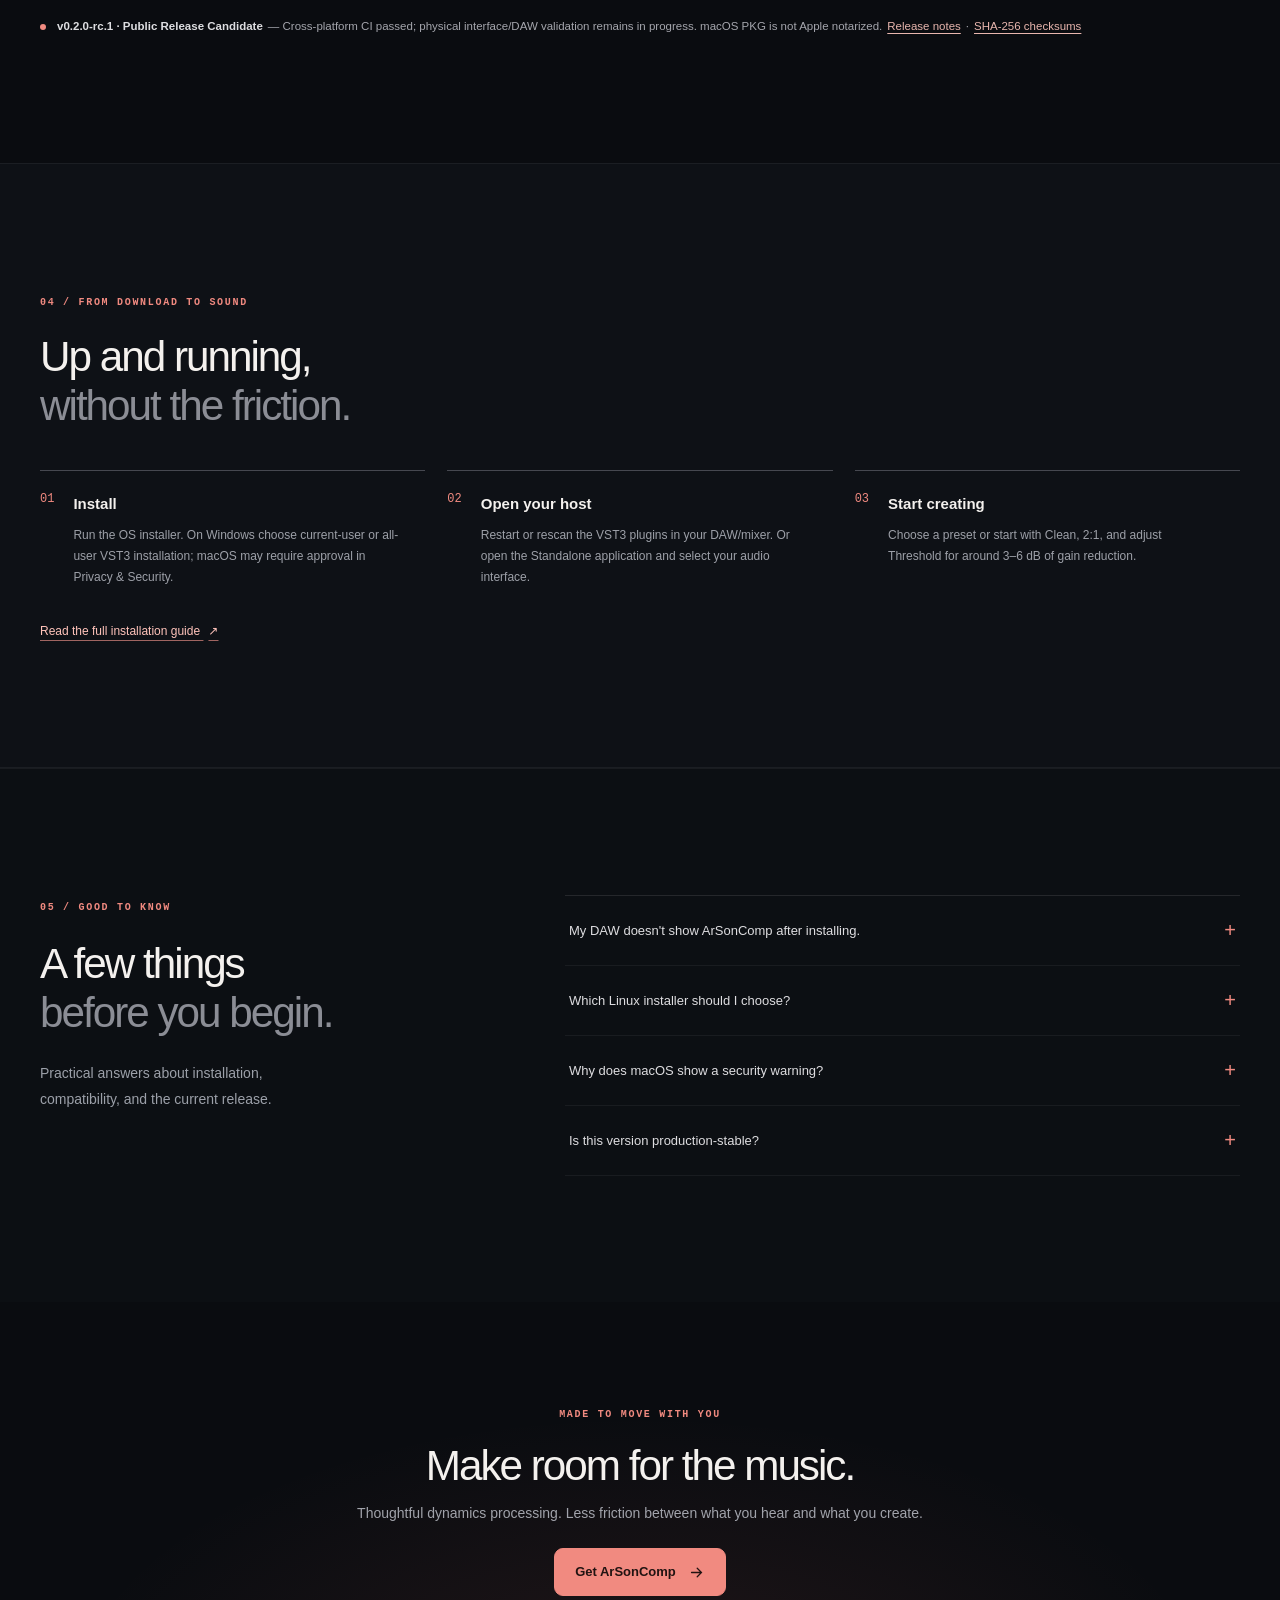
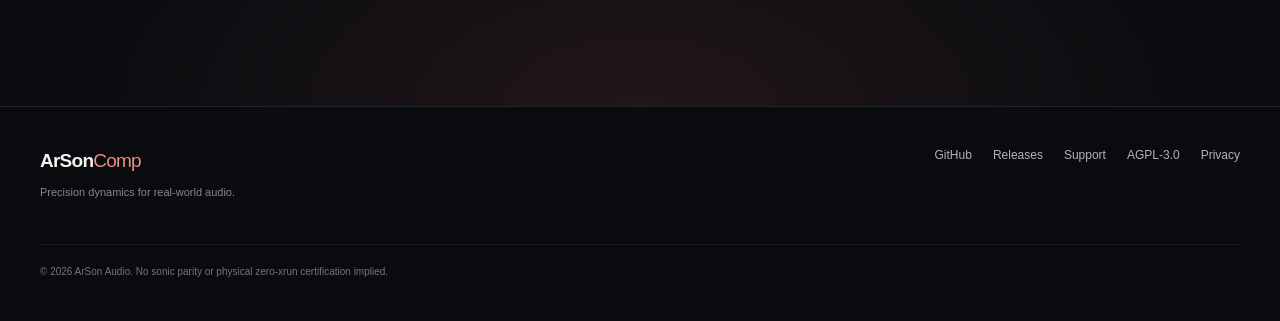
==== commit 7d60352f: "docs(m10): public product trust, FAQ, SEO, release readiness and security policies" ====
--- a/site/index.html
+++ b/site/index.html
@@ -6,12 +6,16 @@
   <meta name="theme-color" content="#0b0d12">
   <meta name="color-scheme" content="dark">
   <meta name="description" content="ArSonComp is a lightweight realtime compressor for vocals, music and live audio. Download VST3 and Standalone for Windows, macOS and Linux.">
+  <link rel="canonical" href="https://masarray.github.io/arson-comp/">
+  <meta property="og:url" content="https://masarray.github.io/arson-comp/">
+  <meta property="og:site_name" content="ArSonComp">
   <meta property="og:type" content="website">
   <meta property="og:title" content="ArSonComp — Compression that stays in the flow">
   <meta property="og:description" content="A focused, low-latency compressor. Download for Windows, macOS and Linux.">
   <meta property="og:image" content="https://masarray.github.io/arson-comp/assets/arsoncomp-full.png">
   <meta property="og:image:alt" content="Actual ArSonComp compressor GUI with dynamics graph and precision controls">
   <meta name="twitter:card" content="summary_large_image">
+  <meta name="twitter:image" content="https://masarray.github.io/arson-comp/assets/arsoncomp-full.png">
   <meta name="robots" content="index,follow">
   <link rel="icon" type="image/svg+xml" href="./favicon.svg">
   <link rel="manifest" href="./manifest.webmanifest">
@@ -154,6 +158,34 @@
       </div>
     </section>
 
+    <section class="section section-faq" id="faq" aria-labelledby="faq-heading">
+      <div class="shell faq-layout">
+        <div>
+          <span class="section-kicker">05 / GOOD TO KNOW</span>
+          <h2 id="faq-heading">A few things<br><span>before you begin.</span></h2>
+          <p class="faq-intro">Practical answers about installation, compatibility, and the current release.</p>
+        </div>
+        <div class="faq-items">
+          <details>
+            <summary>My DAW doesn't show ArSonComp after installing. <span aria-hidden="true">+</span></summary>
+            <p>Restart your DAW and rescan VST3 plug-ins. On Windows, check whether it is installed for the current user or all users; remove older duplicate copies if the host loads one first. See the <a href="https://github.com/masarray/arson-comp/blob/main/docs/INSTALL-PUBLIC.md">installation guide</a>.</p>
+          </details>
+          <details>
+            <summary>Which Linux installer should I choose? <span aria-hidden="true">+</span></summary>
+            <p>Use the DEB installer for compatible Ubuntu/Debian x86_64 systems. For other modern glibc-based x86_64 distributions, use the portable archive and its per-user install script. Other CPU architectures are not included in this release.</p>
+          </details>
+          <details>
+            <summary>Why does macOS show a security warning? <span aria-hidden="true">+</span></summary>
+            <p>The universal application and VST3 are ad-hoc signed, but the installer is not Apple notarized. Download only from the official GitHub Release and follow Apple's application approval flow if you trust the file. Do not disable Gatekeeper globally.</p>
+          </details>
+          <details>
+            <summary>Is this version production-stable? <span aria-hidden="true">+</span></summary>
+            <p>v0.2.0-rc.1 is a public Release Candidate. Automated Windows, Linux, and macOS builds passed. Real hardware dropout tests, independent DAW certification, licensing review, and macOS notarization remain separate release gates. See the <a href="https://github.com/masarray/arson-comp/blob/main/docs/RELEASE-STATUS.md">release status</a>.</p>
+          </details>
+        </div>
+      </div>
+    </section>
+
     <section class="closing-section">
       <div class="shell closing-inner">
         <span class="section-kicker">MADE TO MOVE WITH YOU</span>
@@ -166,7 +198,7 @@
   <footer class="site-footer">
     <div class="shell footer-inner">
       <div><a class="brand footer-brand" href="#top"><span class="brand-word">ArSon<span>Comp</span></span></a><p>Precision dynamics for real-world audio.</p></div>
-      <div class="footer-links"><a href="https://github.com/masarray/arson-comp">GitHub</a><a href="https://github.com/masarray/arson-comp/releases">Releases</a><a href="https://github.com/masarray/arson-comp/issues">Support</a><a href="https://github.com/masarray/arson-comp/blob/main/LICENSE">AGPL-3.0</a></div>
+      <div class="footer-links"><a href="https://github.com/masarray/arson-comp">GitHub</a><a href="https://github.com/masarray/arson-comp/releases">Releases</a><a href="https://github.com/masarray/arson-comp/issues">Support</a><a href="https://github.com/masarray/arson-comp/blob/main/LICENSE">AGPL-3.0</a><a href="./privacy.html">Privacy</a></div>
       <div class="footer-legal">© 2026 ArSon Audio. No sonic parity or physical zero-xrun certification implied.</div>
     </div>
   </footer>
--- a/site/styles.css
+++ b/site/styles.css
@@ -6,7 +6,8 @@
 .section-interface{background:#0e1116;border-top:1px solid var(--line-soft);border-bottom:1px solid var(--line-soft)}.interface-layout{display:grid;grid-template-columns:minmax(270px,.76fr) minmax(0,1.24fr);gap:7%;align-items:center}.interface-aside h2{margin:24px 0}.interface-aside>p{max-width:370px}.gallery-tabs{border-top:1px solid var(--line);margin-top:42px;max-width:400px}.gallery-tabs button{width:100%;display:flex;gap:18px;align-items:center;text-align:left;padding:16px 4px;border:0;border-bottom:1px solid var(--line-soft);background:transparent;color:#a6a8af;font-size:13px;transition:color .2s,background .2s}.gallery-tabs button>span{font-size:10px;font-family:Consolas,monospace;color:#707681;letter-spacing:1px}.gallery-tabs button svg{width:15px;height:15px;margin-left:auto}.gallery-tabs button[aria-selected="true"]{color:var(--accent-hi)}.gallery-tabs button[aria-selected="true"]>span{color:var(--accent)}.gallery-tabs button:hover{color:#fff}.gallery-preview{border:1px solid var(--line);background:#13171e;border-radius:13px;padding:14px;min-width:0;box-shadow:0 28px 60px rgba(0,0,0,.22)}.gallery-bar{padding:3px 4px 12px}.gallery-bar>span:first-child{display:flex;align-items:center;gap:10px}.gallery-frame{min-height:280px;display:flex;align-items:center;justify-content:center;border-radius:7px;overflow:hidden;background:#090a0e}.gallery-frame img{width:auto;max-width:100%;max-height:510px;object-fit:contain}.gallery-foot{display:flex;justify-content:space-between;align-items:center;gap:20px;padding:15px 4px 3px;font-size:11px;color:#a0a2a9}.gallery-foot span:last-child{color:#777b84;font-size:9px;letter-spacing:1px;font-family:Consolas,monospace;white-space:nowrap}
 .section-download{background:radial-gradient(ellipse 65% 80% at 50% 0%,rgba(216,103,98,.065),transparent 86%)}.download-intro{display:flex;justify-content:space-between;align-items:end;gap:30px}.download-intro h2{margin-top:20px}.download-intro>p{max-width:315px}.downloads-grid{display:grid;grid-template-columns:repeat(3,minmax(0,1fr));gap:14px;margin-top:48px}.os-card{position:relative;padding:27px 26px 23px;border:1px solid #2b2e36;border-radius:13px;background:linear-gradient(155deg,rgba(255,255,255,.05),rgba(255,255,255,.013) 70%);transition:border-color .2s,transform .2s}.os-card:hover,.os-card.recommended{border-color:#82605c}.os-card:hover{transform:translateY(-3px)}.os-head{display:flex;align-items:center;justify-content:space-between;gap:14px}.os-icon{width:42px;height:42px;display:flex;align-items:center;justify-content:center;color:#e0e2e6}.os-icon svg{width:36px;height:36px}.os-linux{color:#eee5d6}.os-label{font-family:Consolas,monospace;font-size:9px;letter-spacing:1px;color:#8e929b}.os-card h3{margin:27px 0 1px;font-size:24px;font-weight:540;letter-spacing:-.6px}.os-card>p{margin:0 0 26px;color:#9fa2aa;font-size:12px;min-height:21px}.os-download{display:flex;align-items:center;justify-content:space-between;gap:14px;width:100%;background:#e6e0dc;color:#17191e;font-size:12px;font-weight:650;border:1px solid #e6e0dc;border-radius:8px;padding:13px 14px;transition:background .18s,border-color .18s}.os-download:hover{background:#ffb6ac;border-color:#ffb6ac}.os-download svg{width:18px;height:18px;flex:none}.os-meta{min-height:28px;margin-top:15px;font-size:11px;color:#92959e}.os-meta span{margin:0 5px}.os-meta a{color:#e5c8c4;text-decoration:underline;text-decoration-color:#886964;text-underline-offset:3px}.os-meta a:hover{color:#fff}.release-note{margin:28px 0 0;display:flex;gap:7px 5px;align-items:baseline;flex-wrap:wrap;color:#a5a6ad;font-size:11.5px;line-height:1.8}.release-note strong{font-weight:600;color:#dedee1}.release-indicator{background:var(--accent);width:6px;height:6px;display:inline-block;border-radius:50%;margin-right:6px}.release-note a{color:#e8b6ae;text-decoration:underline;text-underline-offset:3px}
 .section-getting-started{background:#0e1116;border-block:1px solid var(--line-soft)}.section-getting-started h2{margin:22px 0 39px}.steps{display:grid;grid-template-columns:repeat(3,minmax(0,1fr));gap:22px;margin-bottom:32px}.step{padding-top:21px;border-top:1px solid #464850;display:flex;gap:19px}.step-n{color:var(--accent);font:12px Consolas,monospace}.step h3{font-size:15px;font-weight:600;margin:0 0 9px}.step p{margin:0;color:#9da0a8;font-size:12px;line-height:1.75;max-width:325px}.text-link{font-size:12px;color:var(--accent-hi);text-decoration:underline;text-decoration-color:#a06561;text-underline-offset:5px}.text-link span{margin-left:5px}.closing-section{padding:105px 0 110px;text-align:center;background:radial-gradient(ellipse 50% 80% at 50% 100%,rgba(235,111,101,.1),transparent 90%)}.closing-inner{display:flex;align-items:center;flex-direction:column}.closing-inner h2{margin:19px 0 12px}.closing-inner p{margin:0 0 24px;color:#a1a3ab;font-size:14px}.site-footer{border-top:1px solid var(--line);background:#090b0e}.footer-inner{padding-top:39px;padding-bottom:42px;display:grid;grid-template-columns:1fr 1fr;gap:23px;align-items:start}.footer-inner p{font-size:11px;color:#858892;margin:8px 0}.footer-links{display:flex;gap:21px;justify-content:flex-end;color:#b1b2b8;font-size:12px;flex-wrap:wrap}.footer-legal{grid-column:1/-1;border-top:1px solid var(--line-soft);padding-top:19px;margin-top:12px;color:#72757e;font-size:10px}
+.section-faq{border-top:1px solid var(--line-soft);background:#0c0f13}.faq-layout{display:grid;grid-template-columns:minmax(240px,.75fr) minmax(0,1.25fr);gap:10%;align-items:start}.faq-layout h2{margin:23px 0}.faq-intro{max-width:300px;color:#9ca0a9;line-height:1.85;margin:0}.faq-items{border-top:1px solid var(--line)}.faq-items details{border-bottom:1px solid var(--line-soft);padding:0}.faq-items summary{list-style:none;display:flex;align-items:center;justify-content:space-between;gap:20px;padding:19px 4px;cursor:pointer;color:#dedde0;font-size:13px;font-weight:540}.faq-items summary::-webkit-details-marker{display:none}.faq-items summary>span{flex:none;font-size:20px;font-weight:300;color:var(--accent);transition:transform .18s}.faq-items details[open] summary>span{transform:rotate(45deg)}.faq-items details p{margin:0;padding:0 26px 21px 4px;color:#a2a5ae;font-size:12px;line-height:1.85}.faq-items details p a{color:var(--accent-hi);text-decoration:underline;text-underline-offset:3px}
 @media(min-width:1350px){.hero-layout{min-height:730px}}@media(max-width:1000px){.shell{width:min(var(--shell),calc(100% - 48px))}.hero-layout{gap:20px}.hero h1{font-size:clamp(39px,4.7vw,58px);letter-spacing:-2.6px}.hero-description{font-size:14px}.hero-notes{gap:13px}.features-grid{grid-template-columns:repeat(2,1fr)}.feature:nth-child(2){border-right:0}.feature:nth-child(-n+2){border-bottom:1px solid var(--line)}.interface-layout{gap:4%}.os-card{padding:23px 18px}.gallery-foot span:last-child{display:none}}
-@media(max-width:760px){html{scroll-padding-top:72px}.site-header{height:68px}.header-nav{display:none}.hero-layout{min-height:0;grid-template-columns:1fr;padding-top:70px;padding-bottom:72px;gap:46px}.hero-copy{text-align:left}.hero h1{font-size:clamp(39px,8vw,59px);max-width:580px}.hero h1 em{display:inline}.hero-visual{max-width:560px;margin:auto}.product-display{width:100%}.quick-spec{grid-template-columns:repeat(2,1fr);gap:25px 12px}.quick-spec>div:nth-child(3){border-left:0;padding-left:0}.section{padding:84px 0}.section-intro{display:block}.section-intro .section-kicker{display:block;margin-bottom:19px}.section-intro p{margin-top:21px}.interface-layout{grid-template-columns:1fr;gap:42px}.gallery-tabs{max-width:none;margin-top:27px}.gallery-tabs{display:grid;grid-template-columns:repeat(2,1fr);gap:0 16px}.gallery-tabs button{padding:12px 2px}.download-intro{display:block}.download-intro>p{margin-top:22px}.downloads-grid{grid-template-columns:1fr;gap:13px;margin-top:33px}.os-card{padding:22px}.os-card h3{margin-top:14px}.os-card>p{margin-bottom:18px}.steps{grid-template-columns:1fr;gap:22px}.closing-section{padding:80px 0}.footer-inner{grid-template-columns:1fr}.footer-links{justify-content:flex-start}}
+@media(max-width:760px){.faq-layout{grid-template-columns:1fr;gap:32px}.faq-layout h2{margin:20px 0}.faq-intro{max-width:500px}html{scroll-padding-top:72px}.site-header{height:68px}.header-nav{display:none}.hero-layout{min-height:0;grid-template-columns:1fr;padding-top:70px;padding-bottom:72px;gap:46px}.hero-copy{text-align:left}.hero h1{font-size:clamp(39px,8vw,59px);max-width:580px}.hero h1 em{display:inline}.hero-visual{max-width:560px;margin:auto}.product-display{width:100%}.quick-spec{grid-template-columns:repeat(2,1fr);gap:25px 12px}.quick-spec>div:nth-child(3){border-left:0;padding-left:0}.section{padding:84px 0}.section-intro{display:block}.section-intro .section-kicker{display:block;margin-bottom:19px}.section-intro p{margin-top:21px}.interface-layout{grid-template-columns:1fr;gap:42px}.gallery-tabs{max-width:none;margin-top:27px}.gallery-tabs{display:grid;grid-template-columns:repeat(2,1fr);gap:0 16px}.gallery-tabs button{padding:12px 2px}.download-intro{display:block}.download-intro>p{margin-top:22px}.downloads-grid{grid-template-columns:1fr;gap:13px;margin-top:33px}.os-card{padding:22px}.os-card h3{margin-top:14px}.os-card>p{margin-bottom:18px}.steps{grid-template-columns:1fr;gap:22px}.closing-section{padding:80px 0}.footer-inner{grid-template-columns:1fr}.footer-links{justify-content:flex-start}}
 @media(max-width:480px){.shell{width:calc(100% - 34px)}.brand-word{font-size:17px}.header-cta{font-size:11px;padding:9px 10px}.hero-layout{padding-top:52px}.hero h1{font-size:41px;letter-spacing:-2.15px}.eyebrow{font-size:9px;letter-spacing:1px}.hero-description{font-size:14px}.hero-actions{align-items:stretch;gap:10px}.hero-actions .button{flex:1 1 100%}.hero-notes{display:grid;gap:12px}.quick-spec{padding:25px 0}.spec-number{font-size:22px}.features-grid{grid-template-columns:1fr}.feature{border-right:0!important;border-bottom:1px solid var(--line)}.feature:last-child{border-bottom:0}.gallery-tabs button{font-size:12px;gap:8px}.gallery-frame{min-height:180px}.gallery-preview{padding:9px}.section h2,.closing-section h2{font-size:34px}.footer-links{gap:18px}}
 @media(prefers-reduced-motion:reduce){html{scroll-behavior:auto}*,*::before,*::after{transition-duration:.01ms!important;animation-duration:.01ms!important}}
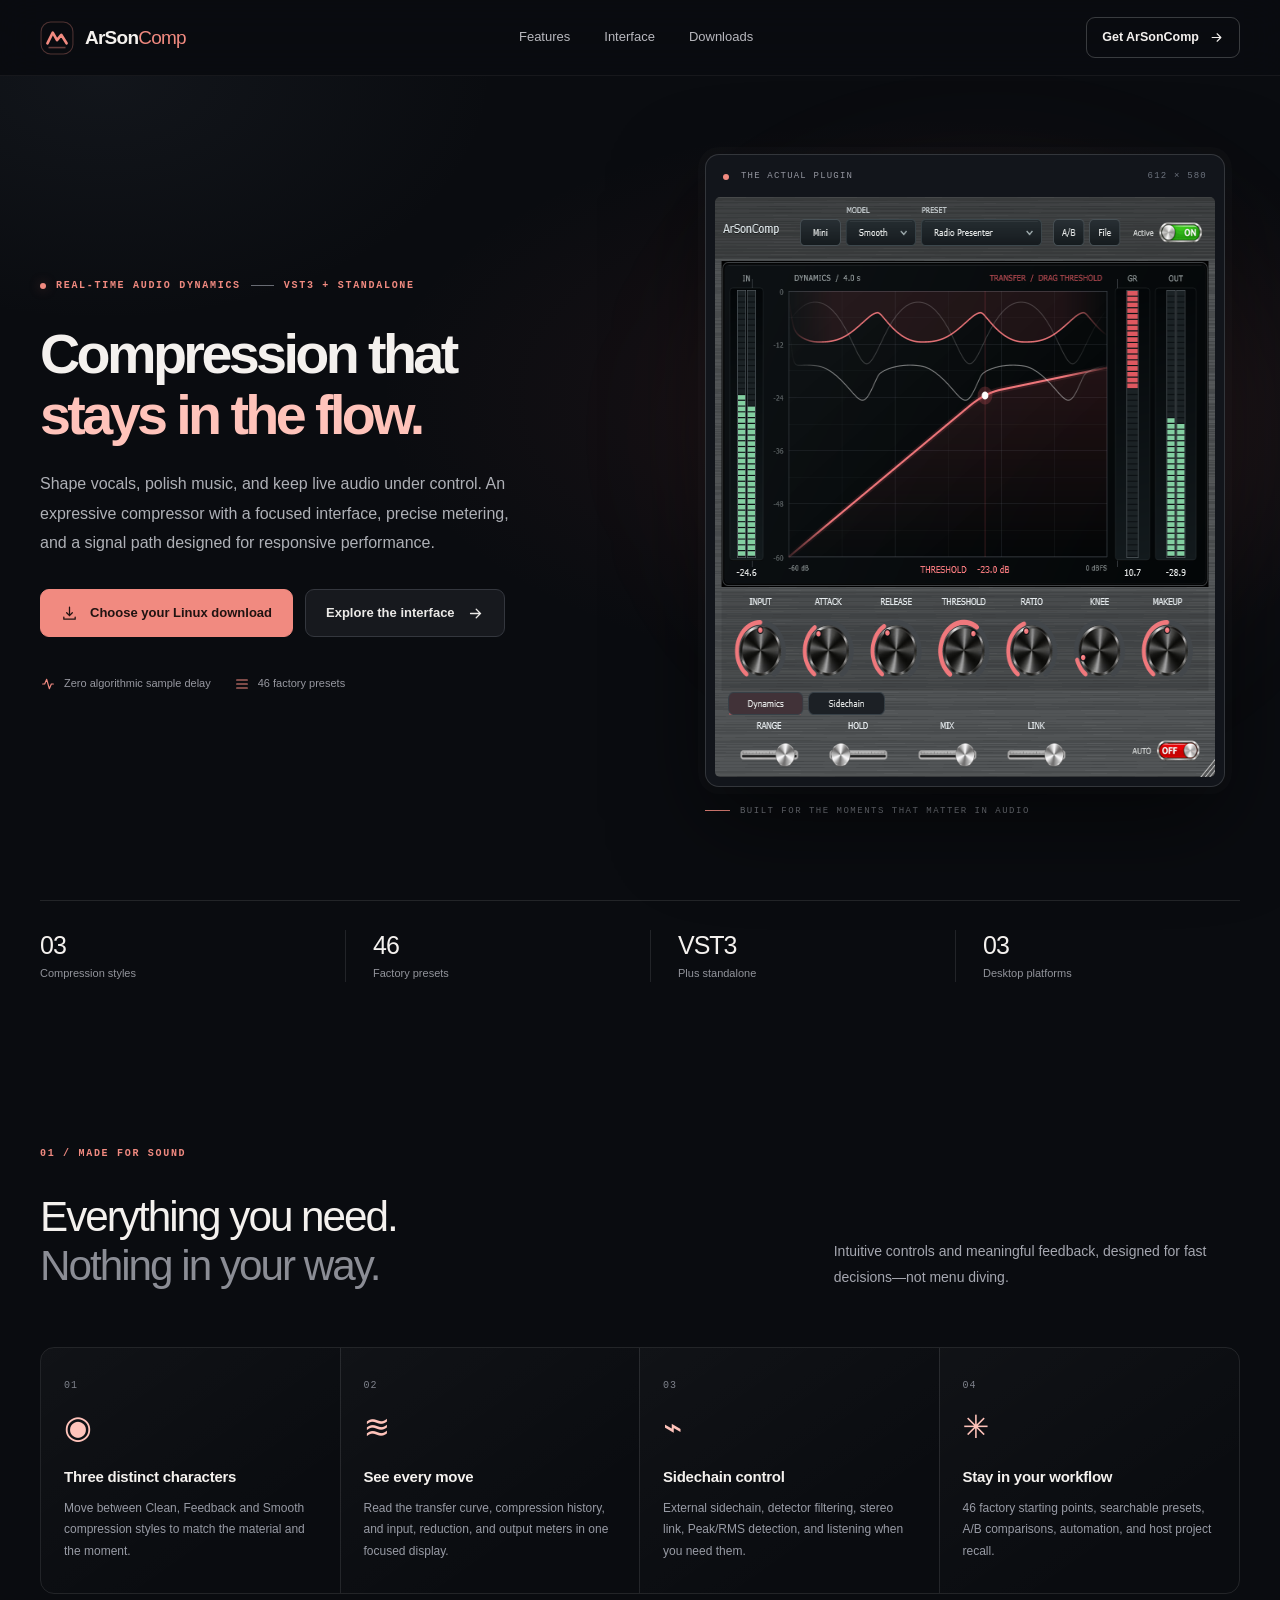
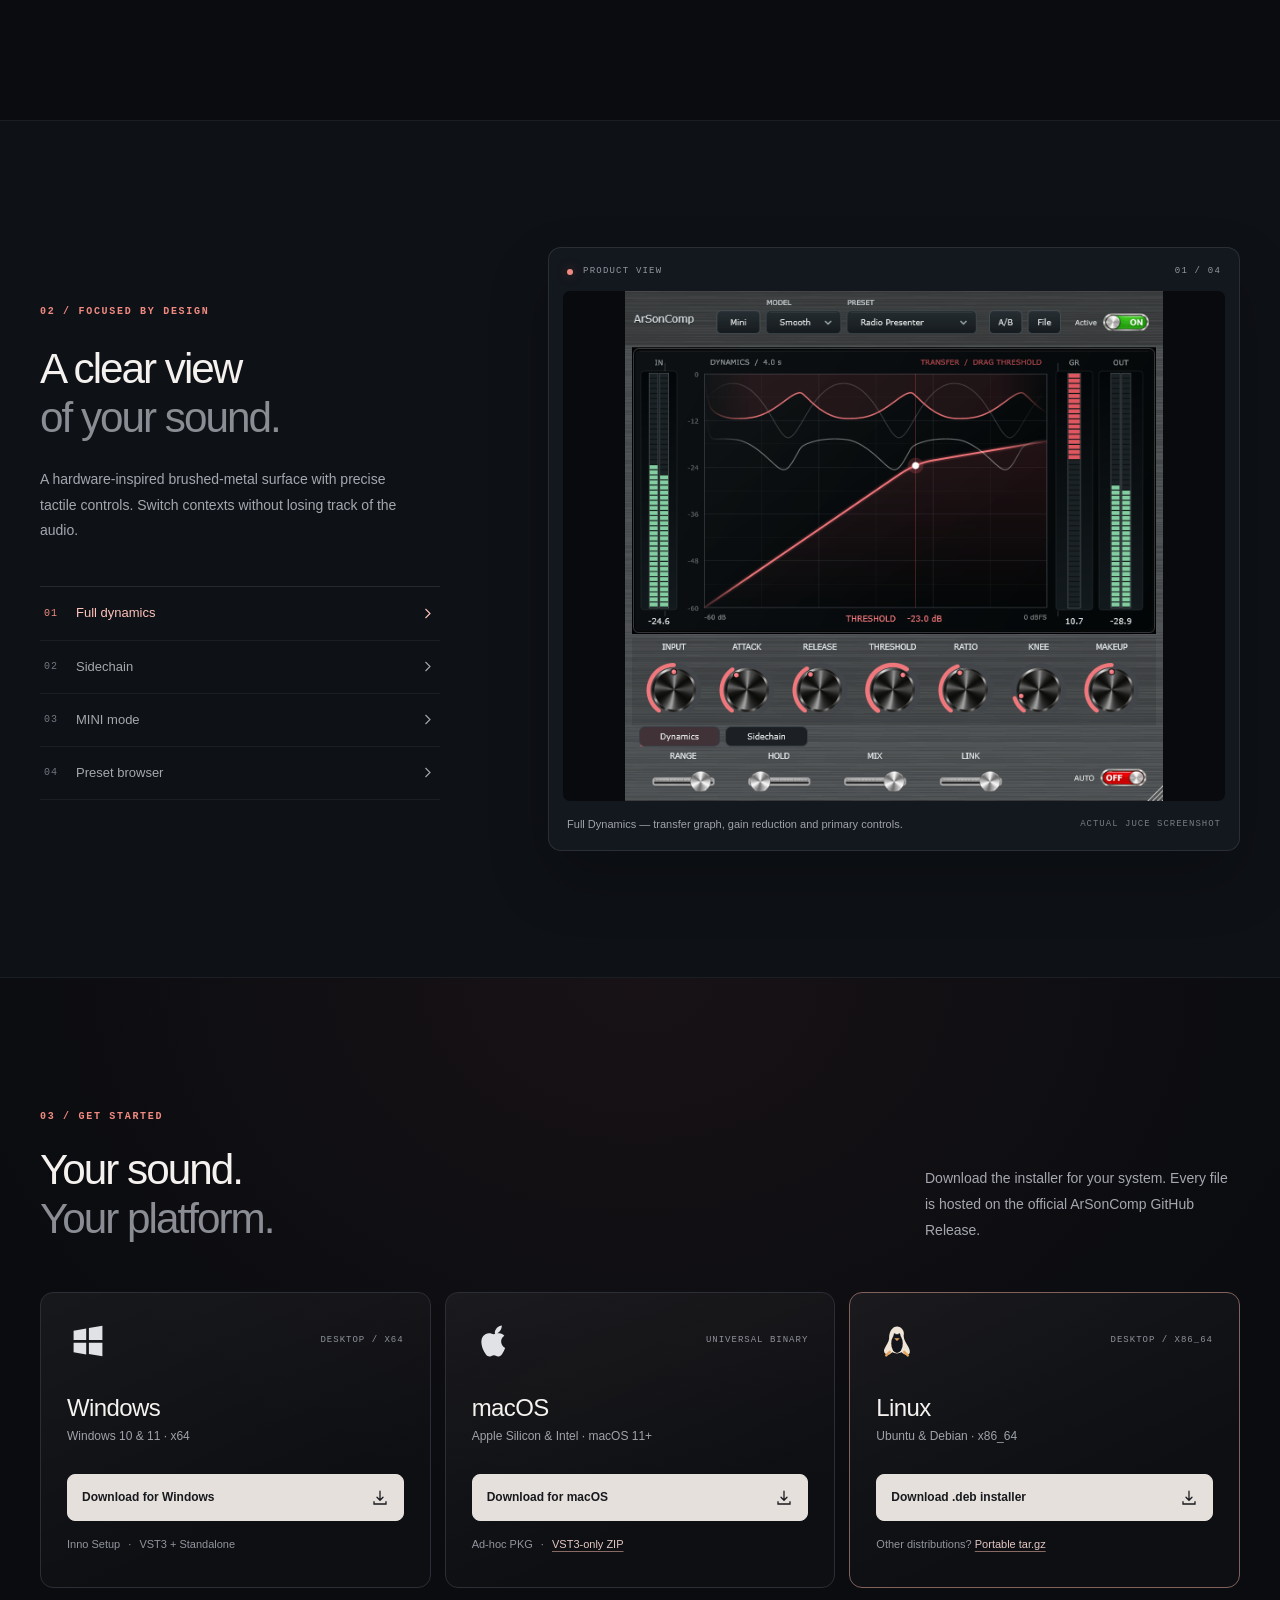
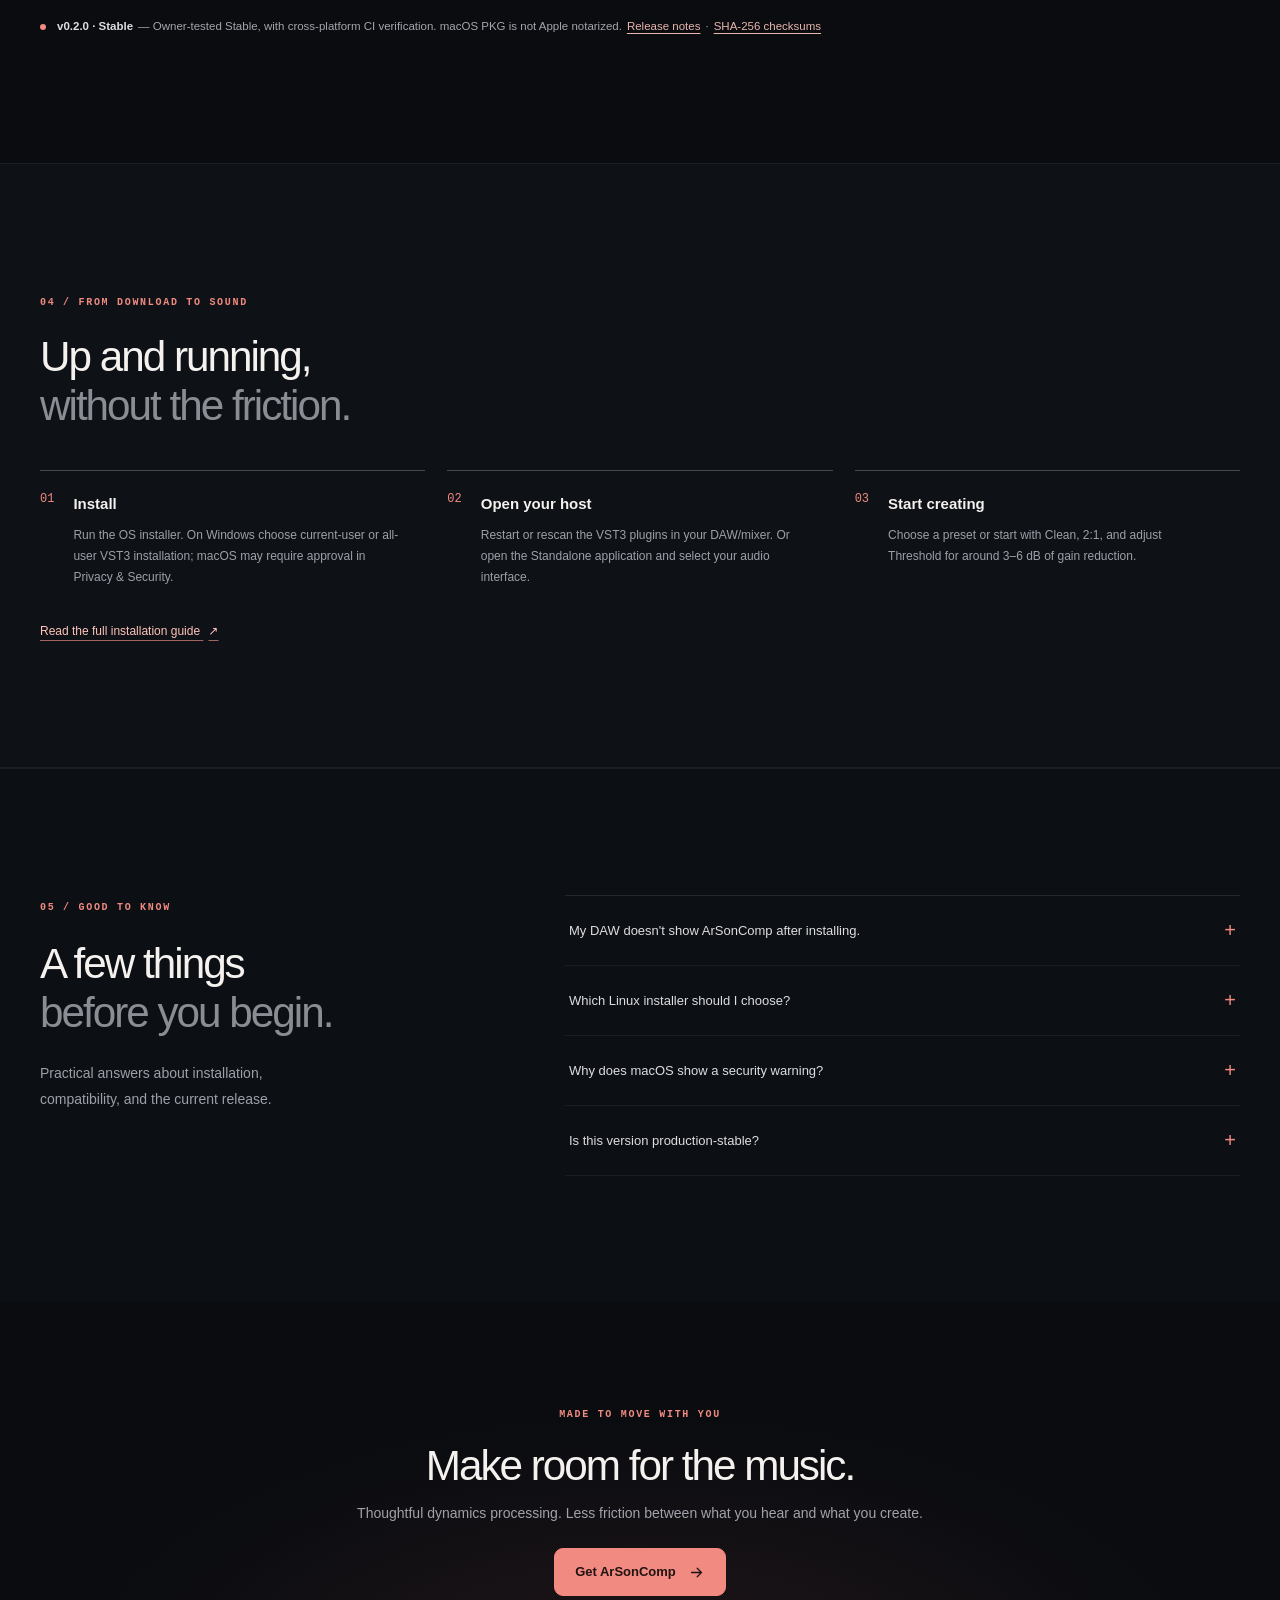
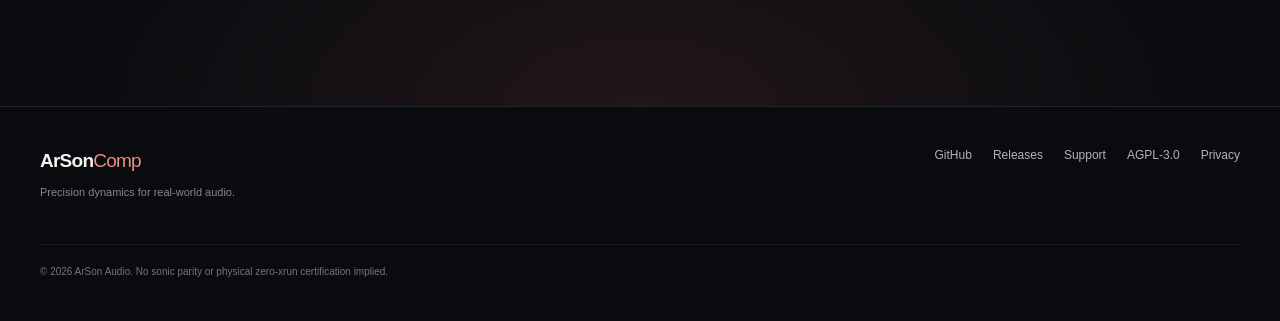
==== commit 557fc14e: "docs(release): point website/installers to verified v0.2.0 Stable and record owner acceptance" ====
--- a/site/index.html
+++ b/site/index.html
@@ -125,23 +125,23 @@
           <article class="os-card" id="download-windows">
             <div class="os-head"><span class="os-icon os-windows"><svg viewBox="0 0 40 40" aria-hidden="true"><path d="M4 8.5 18 6v13H4V8.5Zm17-2.9L36 3v16H21V5.6ZM4 22h14v13L4 32.5V22Zm17 0h15v15l-15-2.6V22Z" fill="currentColor"/></svg></span><span class="os-label">DESKTOP / X64</span></div>
             <h3>Windows</h3><p>Windows 10 &amp; 11 · x64</p>
-            <a class="os-download" href="https://github.com/masarray/arson-comp/releases/download/v0.2.0-rc.1/ArSonComp-0.2.0-Windows-x64-Setup.exe" data-download="windows"><span>Download for Windows</span><svg viewBox="0 0 24 24" aria-hidden="true"><path d="M12 3v12m-4-4 4 4 4-4M4 17v3h16v-3" stroke="currentColor" fill="none" stroke-width="1.7" stroke-linecap="round"/></svg></a>
+            <a class="os-download" href="https://github.com/masarray/arson-comp/releases/download/v0.2.0/ArSonComp-0.2.0-Windows-x64-Setup.exe" data-download="windows"><span>Download for Windows</span><svg viewBox="0 0 24 24" aria-hidden="true"><path d="M12 3v12m-4-4 4 4 4-4M4 17v3h16v-3" stroke="currentColor" fill="none" stroke-width="1.7" stroke-linecap="round"/></svg></a>
             <div class="os-meta">Inno Setup <span>·</span> VST3 + Standalone</div>
           </article>
           <article class="os-card" id="download-macos">
             <div class="os-head"><span class="os-icon os-apple"><svg viewBox="0 0 40 40" aria-hidden="true"><path d="M27.5 9.2c-1.4 1.7-3.5 2.8-5.5 2.6-.2-2.3.8-4.7 2.2-6.2 1.6-1.8 3.7-2.7 5.6-2.8.1 2.4-.7 4.6-2.3 6.4ZM32.8 29.4c-1 2.4-1.6 3.5-3 5.5-1.9 2.4-4.5 2.7-6.1 1.8-1.8-1-3.4-1-5.4 0-1.9 1.1-4.4.8-6.1-1.6-5.2-7.2-6.8-16.1-3.1-20.6 1.6-2 4-3.1 6.4-3.2 2-.1 3.8.7 5.3 1.3 1.5-.6 3.8-1.4 6.2-1.2 2.3.2 4.3 1.2 5.6 2.7-5 3.1-4.7 10.4.9 13.6Z" fill="currentColor"/></svg></span><span class="os-label">UNIVERSAL BINARY</span></div>
             <h3>macOS</h3><p>Apple Silicon &amp; Intel · macOS 11+</p>
-            <a class="os-download" href="https://github.com/masarray/arson-comp/releases/download/v0.2.0-rc.1/ArSonComp-0.2.0-macOS-Universal-AdHoc.pkg" data-download="macos"><span>Download for macOS</span><svg viewBox="0 0 24 24" aria-hidden="true"><path d="M12 3v12m-4-4 4 4 4-4M4 17v3h16v-3" stroke="currentColor" fill="none" stroke-width="1.7" stroke-linecap="round"/></svg></a>
-            <div class="os-meta">Ad-hoc PKG <span>·</span> <a href="https://github.com/masarray/arson-comp/releases/download/v0.2.0-rc.1/ArSonComp-0.2.0-macOS-VST3-Universal.zip">VST3-only ZIP</a></div>
+            <a class="os-download" href="https://github.com/masarray/arson-comp/releases/download/v0.2.0/ArSonComp-0.2.0-macOS-Universal-AdHoc.pkg" data-download="macos"><span>Download for macOS</span><svg viewBox="0 0 24 24" aria-hidden="true"><path d="M12 3v12m-4-4 4 4 4-4M4 17v3h16v-3" stroke="currentColor" fill="none" stroke-width="1.7" stroke-linecap="round"/></svg></a>
+            <div class="os-meta">Ad-hoc PKG <span>·</span> <a href="https://github.com/masarray/arson-comp/releases/download/v0.2.0/ArSonComp-0.2.0-macOS-VST3-Universal.zip">VST3-only ZIP</a></div>
           </article>
           <article class="os-card" id="download-linux">
             <div class="os-head"><span class="os-icon os-linux"><svg viewBox="0 0 40 40" aria-hidden="true"><path d="M20 4c-5 0-8.8 5.3-8.8 13.3 0 3.2-3 7.1-5.2 11.6-1.1 2.2-.2 5.1 2.5 6.1 2.8 1 4.6-.9 6.2-2.4 3.1 1.7 7.2 1.7 10.5 0 2.1 2 4.5 3.3 7.3 2.2 2.6-1 2-4.2.7-7.1-2.5-5-5.8-8.9-5.8-13.8C28.8 9.3 25 4 20 4Z" fill="currentColor"/><ellipse cx="20" cy="22.8" rx="6.4" ry="10.6" fill="#11151b"/><ellipse cx="17.5" cy="13.5" rx="1.3" ry="2" fill="#11151b"/><ellipse cx="22.5" cy="13.5" rx="1.3" ry="2" fill="#11151b"/><path d="M16.9 17h6.2L20 20l-3.1-3Z" fill="#e8a45a"/><path d="m12 32-4 4m20-4 4 4" stroke="#e8a45a" stroke-width="2.6" stroke-linecap="round"/></svg></span><span class="os-label">DESKTOP / X86_64</span></div>
             <h3>Linux</h3><p>Ubuntu &amp; Debian · x86_64</p>
-            <a class="os-download" href="https://github.com/masarray/arson-comp/releases/download/v0.2.0-rc.1/ArSonComp-0.2.0-Ubuntu-Debian-amd64.deb" data-download="linux"><span>Download .deb installer</span><svg viewBox="0 0 24 24" aria-hidden="true"><path d="M12 3v12m-4-4 4 4 4-4M4 17v3h16v-3" stroke="currentColor" fill="none" stroke-width="1.7" stroke-linecap="round"/></svg></a>
-            <div class="os-meta">Other distributions? <a href="https://github.com/masarray/arson-comp/releases/download/v0.2.0-rc.1/ArSonComp-0.2.0-Linux-x86_64-Portable.tar.gz">Portable tar.gz</a></div>
+            <a class="os-download" href="https://github.com/masarray/arson-comp/releases/download/v0.2.0/ArSonComp-0.2.0-Ubuntu-Debian-amd64.deb" data-download="linux"><span>Download .deb installer</span><svg viewBox="0 0 24 24" aria-hidden="true"><path d="M12 3v12m-4-4 4 4 4-4M4 17v3h16v-3" stroke="currentColor" fill="none" stroke-width="1.7" stroke-linecap="round"/></svg></a>
+            <div class="os-meta">Other distributions? <a href="https://github.com/masarray/arson-comp/releases/download/v0.2.0/ArSonComp-0.2.0-Linux-x86_64-Portable.tar.gz">Portable tar.gz</a></div>
           </article>
         </div>
-        <p class="release-note"><span class="release-indicator"></span> <strong>v0.2.0-rc.1 · Public Release Candidate</strong> — Cross-platform CI passed; physical interface/DAW validation remains in progress. macOS PKG is not Apple notarized. <a href="https://github.com/masarray/arson-comp/releases/tag/v0.2.0-rc.1">Release notes</a> <span aria-hidden="true">·</span> <a href="https://github.com/masarray/arson-comp/releases/download/v0.2.0-rc.1/SHA256SUMS.txt">SHA-256 checksums</a></p>
+        <p class="release-note"><span class="release-indicator"></span> <strong>v0.2.0 · Stable</strong> — Owner-tested Stable, with cross-platform CI verification. macOS PKG is not Apple notarized. <a href="https://github.com/masarray/arson-comp/releases/tag/v0.2.0">Release notes</a> <span aria-hidden="true">·</span> <a href="https://github.com/masarray/arson-comp/releases/download/v0.2.0/SHA256SUMS.txt">SHA-256 checksums</a></p>
       </div>
     </section>
 
@@ -180,7 +180,7 @@
           </details>
           <details>
             <summary>Is this version production-stable? <span aria-hidden="true">+</span></summary>
-            <p>v0.2.0-rc.1 is a public Release Candidate. Automated Windows, Linux, and macOS builds passed. Real hardware dropout tests, independent DAW certification, licensing review, and macOS notarization remain separate release gates. See the <a href="https://github.com/masarray/arson-comp/blob/main/docs/RELEASE-STATUS.md">release status</a>.</p>
+            <p>v0.2.0 is publicly released as Stable following the owner's physical testing and successful Windows, Linux and macOS CI. Its Stable designation is not independent multi-host certification; macOS notarization and detailed interoperability/distribution reviews remain documented follow-up items. See the <a href="https://github.com/masarray/arson-comp/blob/main/docs/RELEASE-STATUS.md">release status</a>.</p>
           </details>
         </div>
       </div>
